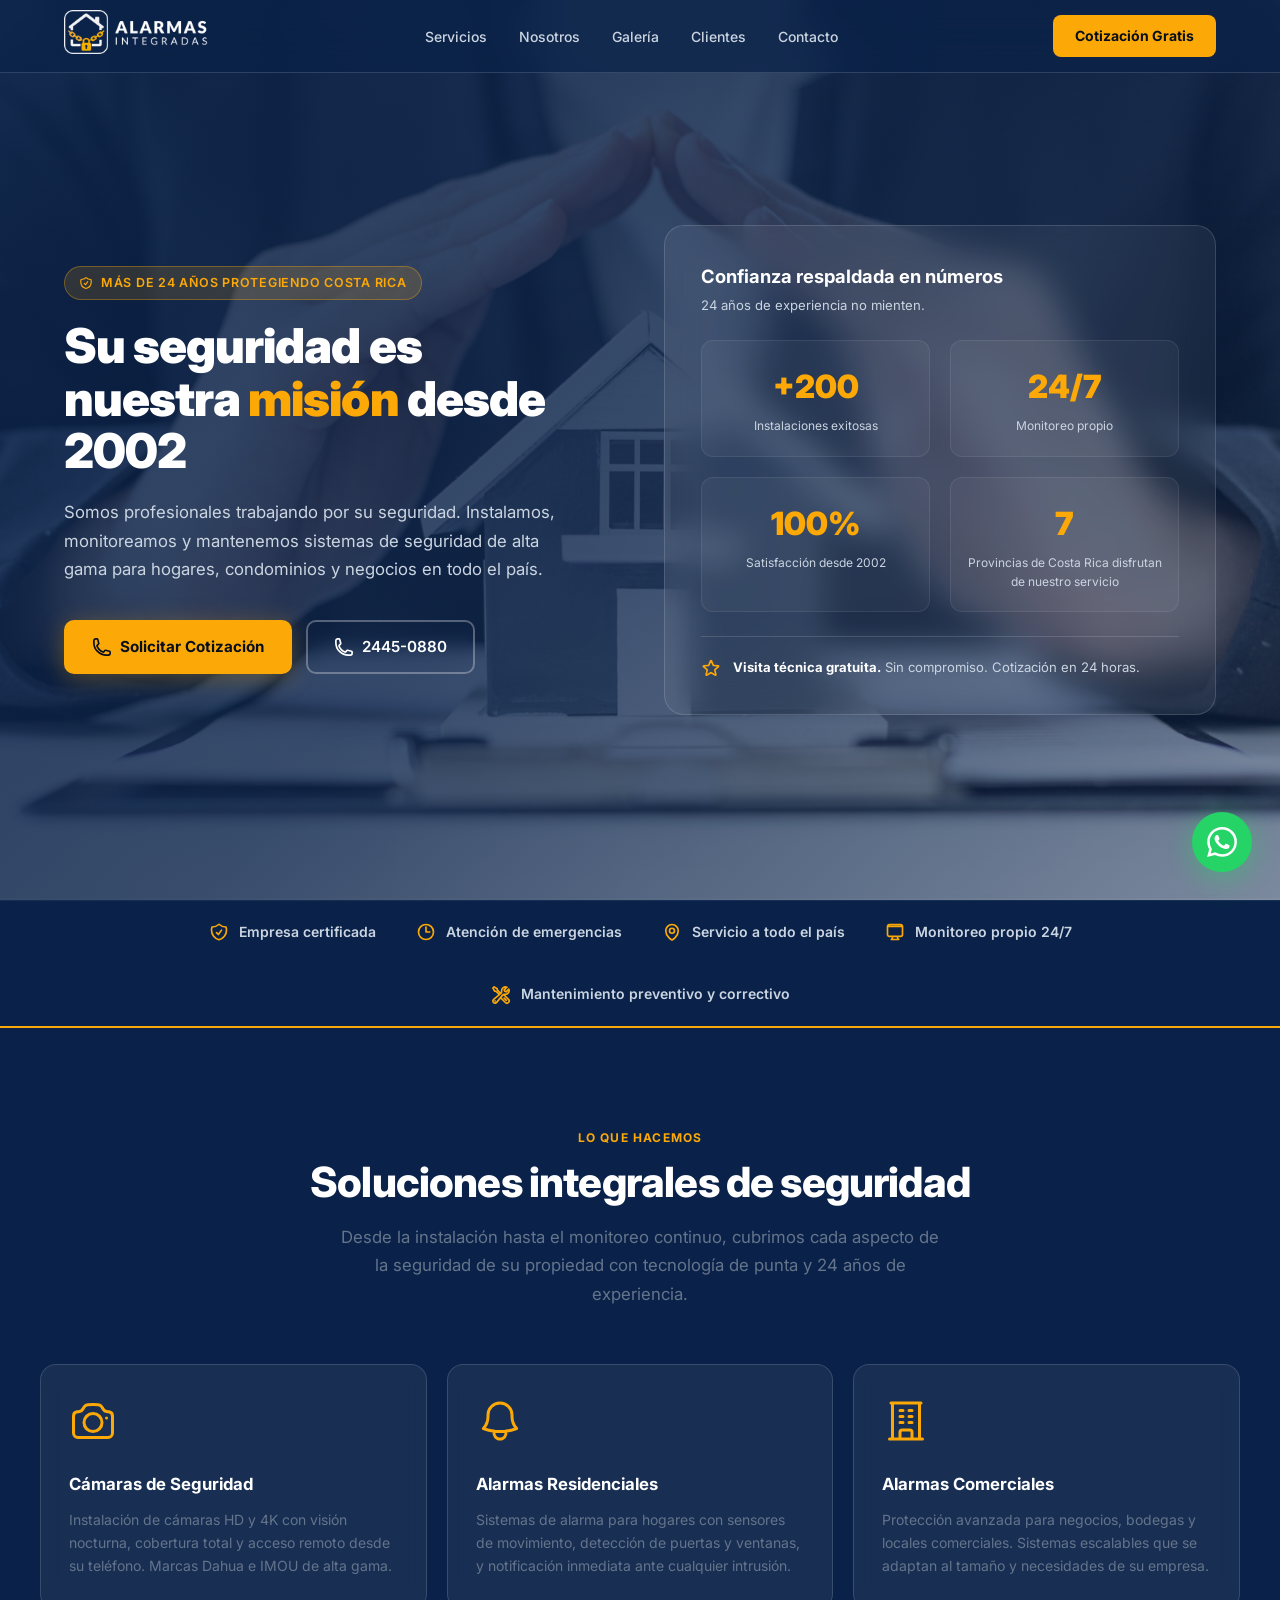
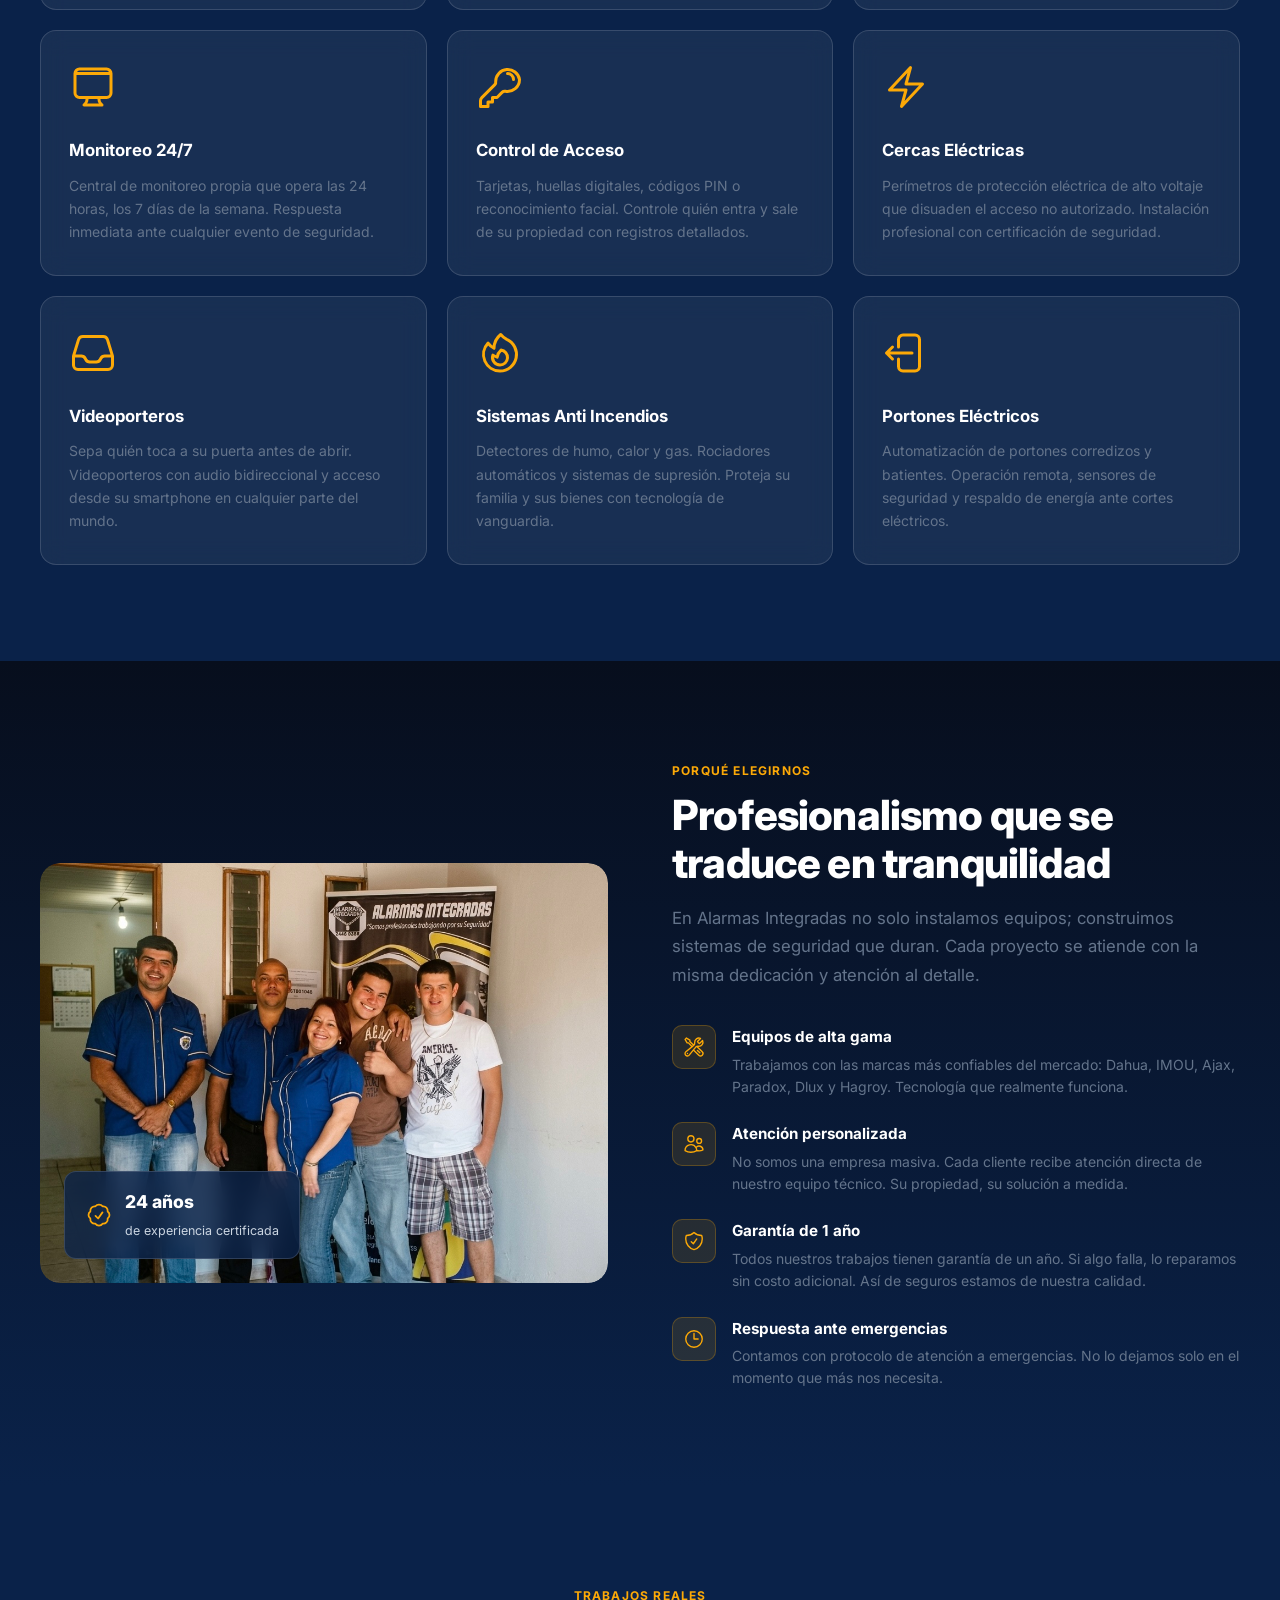
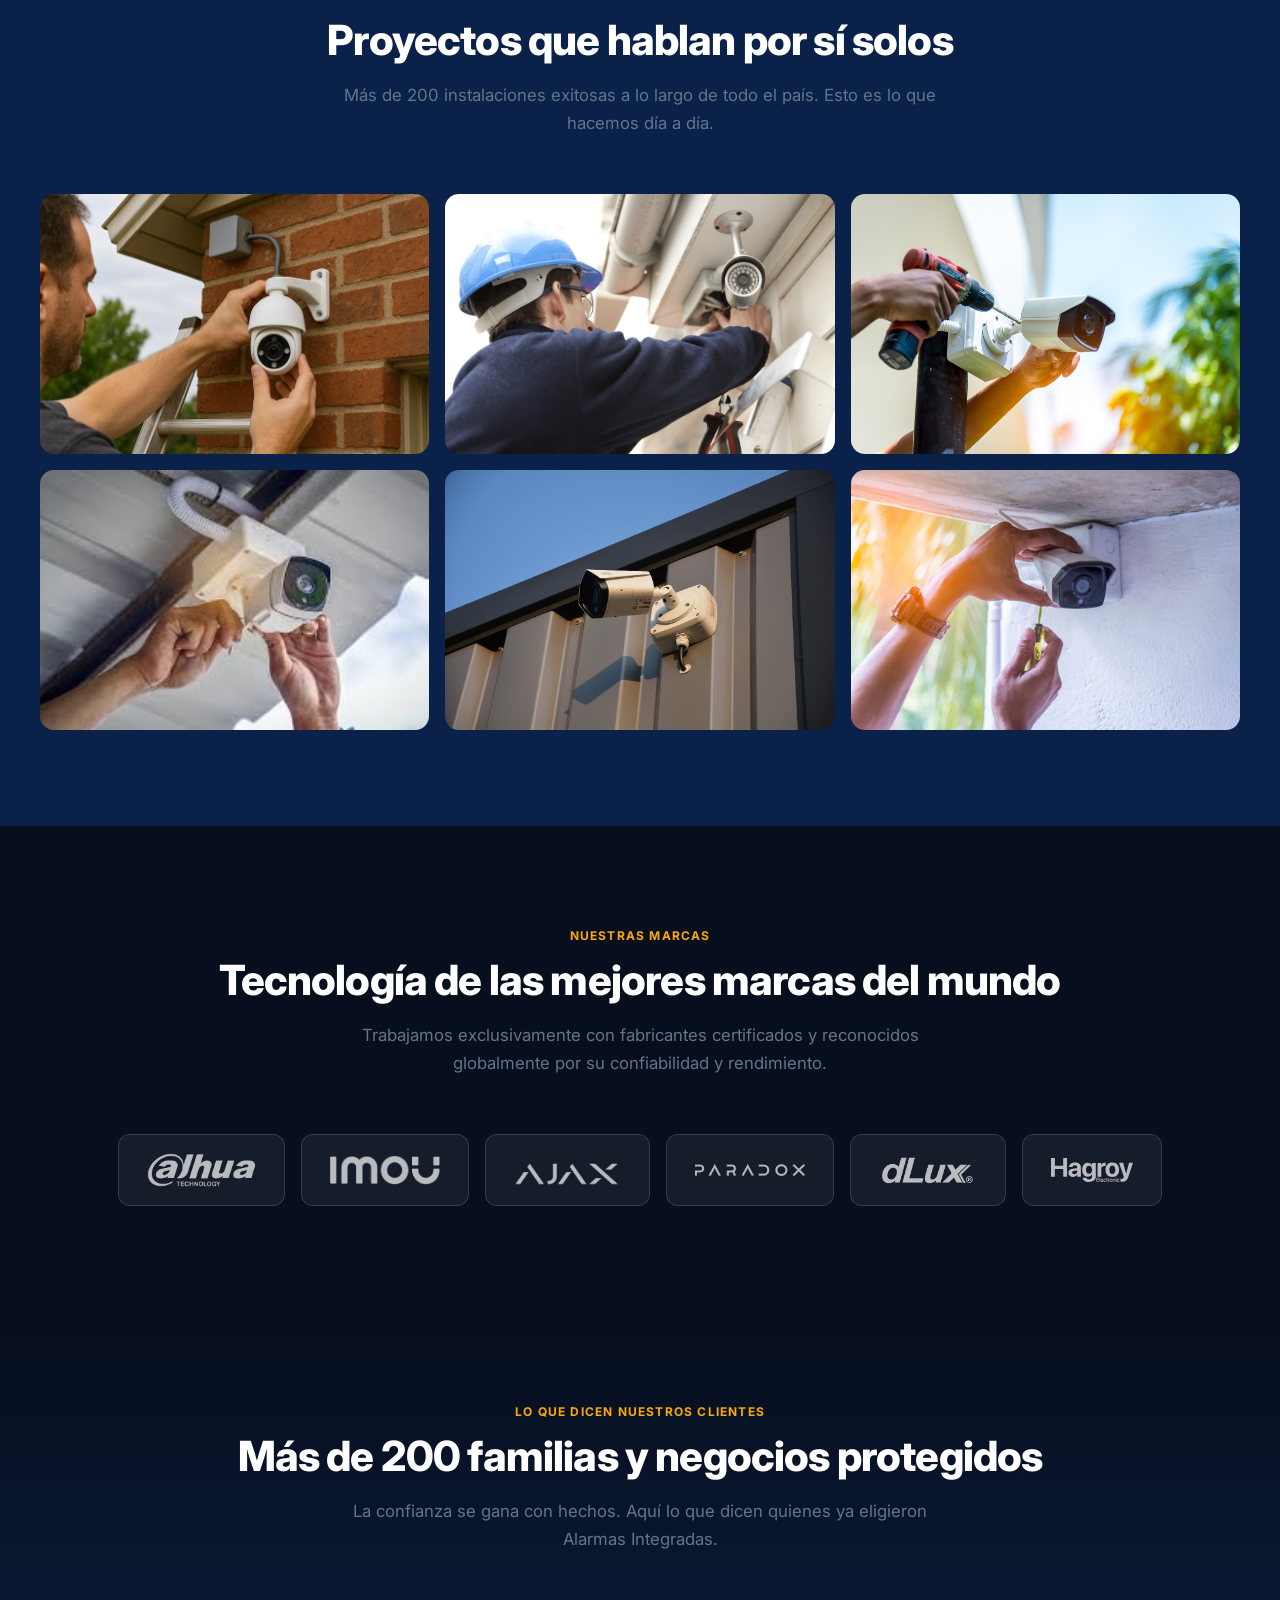
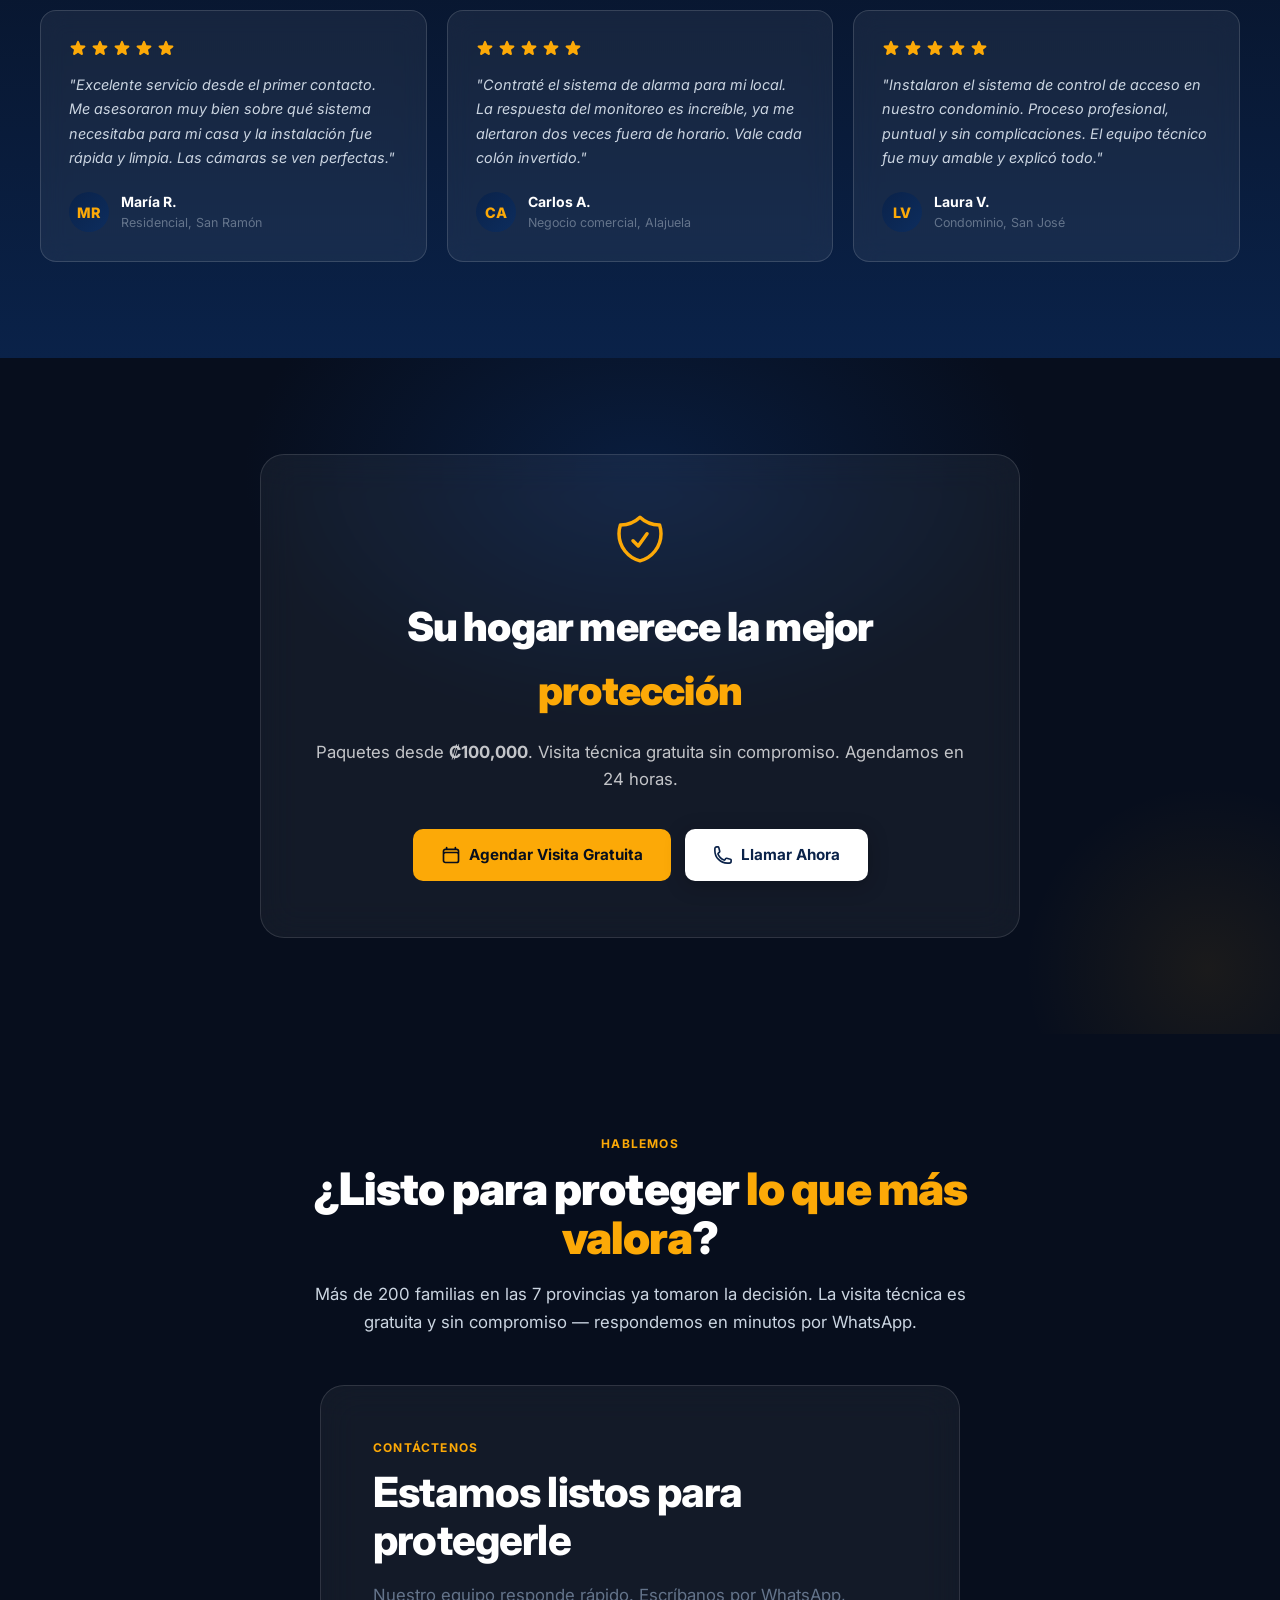
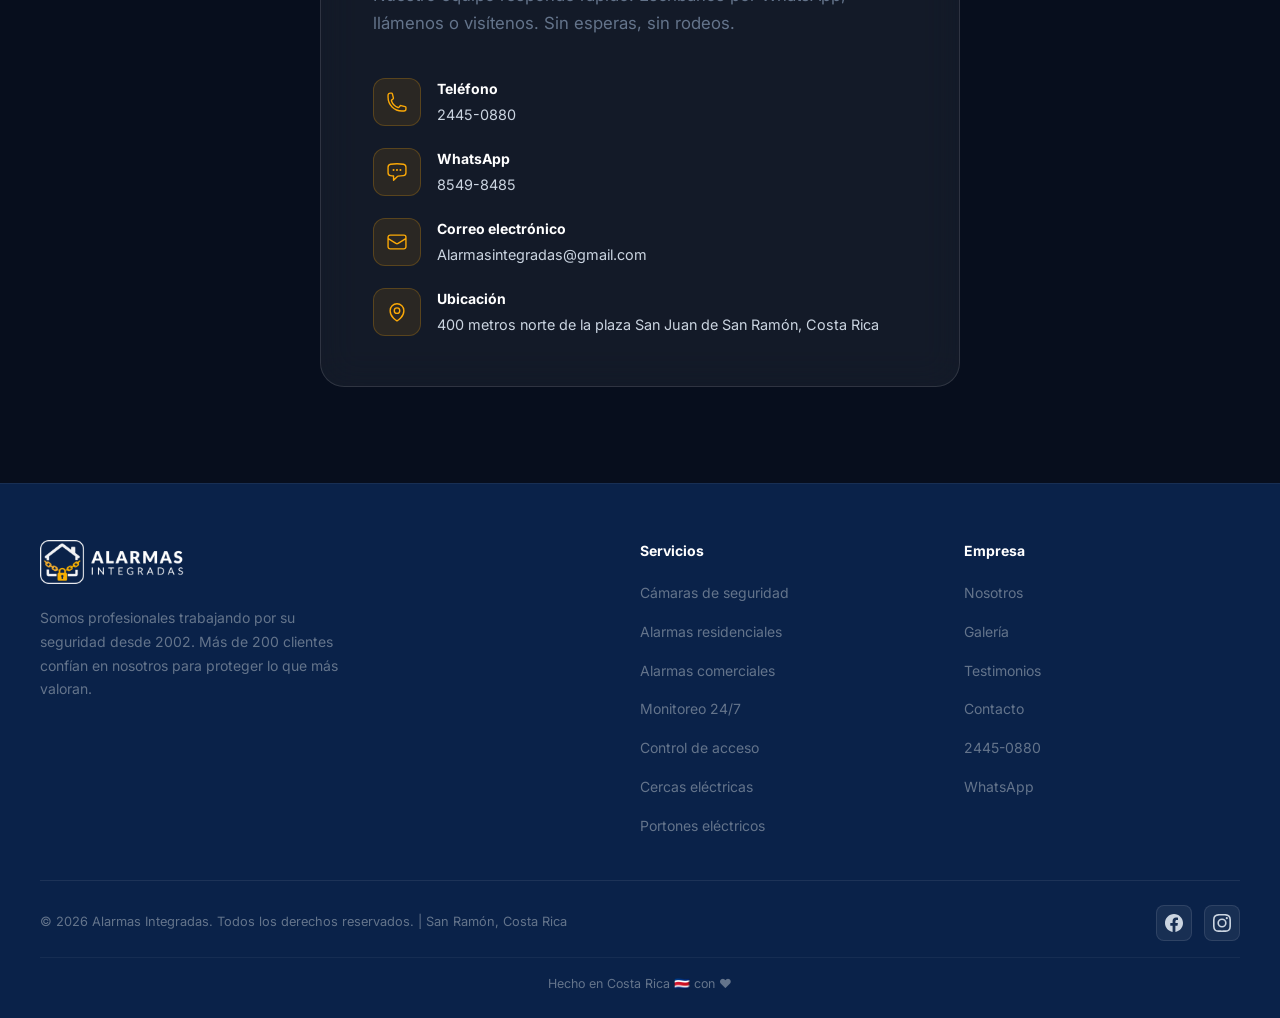
==== index.html @ e2c79aba "New changes from desktop (Jonathan Reyes 15JUN2026)" ====
<!DOCTYPE html>
<html lang="es">
<!--
  ============================================================
  index.html — Alarmas Integradas
  Landing page corporativa para captación de clientes.
  Estilo: Corporate Modern + Glassmorphism
  Última actualización: 2026

  Estructura de secciones:
    1. <head>      — Meta SEO, Open Graph, fuentes, estilos
    2. <nav>       — Navbar fija con glassmorphism y menú mobile
    3. #inicio     — Hero con Ken Burns, copy y tarjeta de stats
    4. .trust-bar  — Banda de señales de confianza
    5. #servicios  — Grid de tarjetas de servicios (acordeón en mobile)
    6. #nosotros   — Por qué elegirnos: imagen + lista de ventajas
    7. #galeria    — Galería de proyectos reales
    8. #marcas     — Logos de marcas aliadas
    9. #testimonios— Testimonio de clientes
   10. .cta-band   — Llamado a la acción con glassmorphism
   11. #contacto   — Datos de contacto (WhatsApp, teléfono, email)
   12. <footer>    — Logo, links, redes sociales, copyright
   13. .wa-float   — Botón flotante de WhatsApp
  ============================================================
-->
<head>
  <!-- ── Codificación y viewport responsivo ── -->
  <meta charset="UTF-8" />
  <meta name="viewport" content="width=device-width, initial-scale=1.0" />

  <!-- ── SEO básico ── -->
  <title>Alarmas Integradas | Seguridad Profesional en Costa Rica</title>
  <meta name="description" content="Alarmas Integradas — 24 años protegiendo hogares y negocios en Costa Rica. Cámaras de seguridad, alarmas, monitoreo 24/7, cercas eléctricas y portones eléctricos. Cotización sin compromiso." />
  <meta name="keywords" content="alarmas, cámaras de seguridad, monitoreo 24/7, cercas eléctricas, portones eléctricos, control de acceso, Costa Rica, San Ramón, seguridad residencial, seguridad comercial" />
  <meta name="robots" content="index, follow" />

  <!-- ── Open Graph (previsualización en redes sociales) ── -->
  <meta property="og:title"       content="Alarmas Integradas | Seguridad Profesional en Costa Rica" />
  <meta property="og:description" content="24 años protegiendo lo que más valoras. Instalación de cámaras, alarmas, monitoreo propio 24/7 y más. Visita técnica gratuita." />
  <meta property="og:type"        content="website" />
  <meta property="og:image"       content="assets/images/marca/isotipo.png" />

  <!-- ── Favicon ── -->
  <link rel="icon" type="image/png" href="assets/images/marca/favicon.png" />

  <!-- ── Google Fonts: Inter (weights 300–900) ── -->
  <link rel="preconnect" href="https://fonts.googleapis.com" />
  <link rel="preconnect" href="https://fonts.gstatic.com" crossorigin />
  <link href="https://fonts.googleapis.com/css2?family=Inter:wght@300;400;500;600;700;800;900&display=swap" rel="stylesheet" />

  <!-- ── Hoja de estilos principal ── -->
  <link rel="stylesheet" href="styles.css" />
</head>
<body>

<!-- ============================================================
  NAVBAR
  Barra de navegación fija con glassmorphism.
  - .nav-links y .nav-cta se ocultan en mobile (≤768px)
  - #hamburger activa el menú desplegable #mobile-menu
  - JS cierra el menú al hacer clic en un link o al hacer scroll
  ============================================================ -->
<nav class="navbar" id="navbar">
  <div class="nav-inner">

    <!-- Logo que actúa como enlace al inicio -->
    <a class="nav-logo" href="#inicio">
      <img src="assets/images/marca/logo-horizontal.png" alt="Alarmas Integradas" />
    </a>

    <!-- Links de navegación (desktop) -->
    <ul class="nav-links">
      <li><a href="#servicios">Servicios</a></li>
      <li><a href="#nosotros">Nosotros</a></li>
      <li><a href="#galeria">Galería</a></li>
      <li><a href="#testimonios">Clientes</a></li>
      <li><a href="#contacto">Contacto</a></li>
    </ul>

    <!-- Botón CTA principal en la navbar -->
    <a class="nav-cta"
       href="https://wa.me/50685498485?text=Hola,%20me%20interesa%20una%20cotizaci%C3%B3n"
       target="_blank">
      Cotización Gratis
    </a>

    <!-- Botón hamburger (visible solo en mobile) -->
    <button class="hamburger" id="hamburger" aria-label="Menú">
      <span></span>
      <span></span>
      <span></span>
    </button>
  </div>

  <!-- Menú desplegable mobile (.open lo hace visible) -->
  <div class="mobile-menu" id="mobile-menu">
    <a href="#servicios"  class="mobile-link">Servicios</a>
    <a href="#nosotros"   class="mobile-link">Nosotros</a>
    <a href="#galeria"    class="mobile-link">Galería</a>
    <a href="#testimonios"class="mobile-link">Clientes</a>
    <a href="#contacto"   class="mobile-link">Contacto</a>
    <a class="nav-cta"
       href="https://wa.me/50685498485?text=Hola,%20me%20interesa%20una%20cotizaci%C3%B3n"
       target="_blank">
      Cotización Gratis
    </a>
  </div>
</nav>


<!-- ============================================================
  HERO — #inicio
  Sección a pantalla completa con:
  - Fondo fotográfico con efecto Ken Burns (JS agrega .loaded)
  - Overlay de gradiente navy para legibilidad
  - Copy: badge + H1 + subtítulo + botones CTA
  - Tarjeta glassmorphism de estadísticas (oculta en mobile)
  ============================================================ -->
<section class="hero" id="inicio">

  <!-- Capa de fondo fotográfico (Ken Burns activado por JS) -->
  <div class="hero-bg" id="hero-bg"></div>

  <!-- Overlay de gradiente navy para contraste del texto -->
  <div class="hero-overlay"></div>

  <div class="hero-content">

    <!-- ── Columna izquierda: Copy principal ── -->
    <div>
      <!-- Badge de credibilidad -->
      <div class="hero-badge">
        <!-- Ícono: ShieldCheck de Heroicons -->
        <svg xmlns="http://www.w3.org/2000/svg" fill="none" viewBox="0 0 24 24" stroke-width="2" stroke="currentColor">
          <path stroke-linecap="round" stroke-linejoin="round" d="M9 12.75 11.25 15 15 9.75m-3-7.036A11.959 11.959 0 0 1 3.598 6 11.99 11.99 0 0 0 3 9.749c0 5.592 3.824 10.29 9 11.623 5.176-1.332 9-6.03 9-11.622 0-1.31-.21-2.571-.598-3.751h-.152c-3.196 0-6.1-1.248-8.25-3.285Z" />
        </svg>
        Más de 24 años protegiendo Costa Rica
      </div>

      <!-- H1: único en la página, máximo impacto SEO y visual -->
      <h1 class="hero-title">
        Su seguridad es<br />nuestra <span>misión</span> desde 2002
      </h1>

      <!-- Subtítulo descriptivo -->
      <p class="hero-sub">
        Somos profesionales trabajando por su seguridad. Instalamos, monitoreamos y mantenemos
        sistemas de seguridad de alta gama para hogares, condominios y negocios en todo el país.
      </p>

      <!-- Botones de llamado a la acción -->
      <div class="hero-actions">
        <!-- CTA principal: WhatsApp -->
        <a class="btn-primary"
           href="https://wa.me/50685498485?text=Hola,%20me%20interesa%20una%20cotizaci%C3%B3n"
           target="_blank">
          <!-- Ícono: Phone de Heroicons -->
          <svg xmlns="http://www.w3.org/2000/svg" fill="none" viewBox="0 0 24 24" stroke-width="2" stroke="currentColor">
            <path stroke-linecap="round" stroke-linejoin="round" d="M2.25 6.75c0 8.284 6.716 15 15 15h2.25a2.25 2.25 0 0 0 2.25-2.25v-1.372c0-.516-.351-.966-.852-1.091l-4.423-1.106c-.44-.11-.902.055-1.173.417l-.97 1.293c-.282.376-.769.542-1.21.38a12.035 12.035 0 0 1-7.143-7.143c-.162-.441.004-.928.38-1.21l1.293-.97c.363-.271.527-.734.417-1.173L6.963 3.102a1.125 1.125 0 0 0-1.091-.852H4.5A2.25 2.25 0 0 0 2.25 4.5v2.25Z" />
          </svg>
          Solicitar Cotización
        </a>

        <!-- CTA secundario: llamada directa -->
        <a class="btn-outline" href="tel:24450880">
          <svg xmlns="http://www.w3.org/2000/svg" fill="none" viewBox="0 0 24 24" stroke-width="2" stroke="currentColor">
            <path stroke-linecap="round" stroke-linejoin="round" d="M2.25 6.75c0 8.284 6.716 15 15 15h2.25a2.25 2.25 0 0 0 2.25-2.25v-1.372c0-.516-.351-.966-.852-1.091l-4.423-1.106c-.44-.11-.902.055-1.173.417l-.97 1.293c-.282.376-.769.542-1.21.38a12.035 12.035 0 0 1-7.143-7.143c-.162-.441.004-.928.38-1.21l1.293-.97c.363-.271.527-.734.417-1.173L6.963 3.102a1.125 1.125 0 0 0-1.091-.852H4.5A2.25 2.25 0 0 0 2.25 4.5v2.25Z" />
          </svg>
          2445-0880
        </a>
      </div>
    </div>

    <!-- ── Columna derecha: Tarjeta de estadísticas (oculta en mobile) ── -->
    <div class="hero-card fade-in">
      <div class="hero-card-title">Confianza respaldada en números</div>
      <div class="hero-card-sub">24 años de experiencia no mienten.</div>

      <!-- Grid 2x2 de métricas clave -->
      <div class="hero-stats">
        <div class="hero-stat-item">
          <span class="hero-stat-num">+200</span>
          <span class="hero-stat-label">Instalaciones exitosas</span>
        </div>
        <div class="hero-stat-item">
          <span class="hero-stat-num">24/7</span>
          <span class="hero-stat-label">Monitoreo propio</span>
        </div>
        <div class="hero-stat-item">
          <span class="hero-stat-num">100%</span>
          <span class="hero-stat-label">Satisfacción desde 2002</span>
        </div>
        <div class="hero-stat-item">
          <span class="hero-stat-num">7</span>
          <span class="hero-stat-label">Provincias de Costa Rica disfrutan de nuestro servicio</span>
        </div>
      </div>

      <!-- Pie de la tarjeta: refuerzo de confianza -->
      <div class="hero-card-cta">
        <!-- Ícono: Star de Heroicons -->
        <svg xmlns="http://www.w3.org/2000/svg" fill="none" viewBox="0 0 24 24" stroke-width="2" stroke="currentColor">
          <path stroke-linecap="round" stroke-linejoin="round" d="M11.48 3.499a.562.562 0 0 1 1.04 0l2.125 5.111a.563.563 0 0 0 .475.345l5.518.442c.499.04.701.663.321.988l-4.204 3.602a.563.563 0 0 0-.182.557l1.285 5.385a.562.562 0 0 1-.84.61l-4.725-2.885a.562.562 0 0 0-.586 0L6.982 20.54a.562.562 0 0 1-.84-.61l1.285-5.386a.562.562 0 0 0-.182-.557l-4.204-3.602a.562.562 0 0 1 .321-.988l5.518-.442a.563.563 0 0 0 .475-.345L11.48 3.5Z" />
        </svg>
        <p><strong>Visita técnica gratuita.</strong> Sin compromiso. Cotización en 24 horas.</p>
      </div>
    </div>

  </div>
</section>


<!-- ============================================================
  TRUST BAR
  Banda horizontal de señales de confianza entre el hero y servicios.
  Cada .trust-item combina un ícono Heroicons en amarillo + texto corto.
  ============================================================ -->
<div class="trust-bar">
  <div class="trust-bar-inner">

    <!-- Señal: empresa certificada -->
    <div class="trust-item">
      <svg xmlns="http://www.w3.org/2000/svg" fill="none" viewBox="0 0 24 24" stroke-width="2" stroke="currentColor">
        <path stroke-linecap="round" stroke-linejoin="round" d="M9 12.75 11.25 15 15 9.75m-3-7.036A11.959 11.959 0 0 1 3.598 6 11.99 11.99 0 0 0 3 9.749c0 5.592 3.824 10.29 9 11.623 5.176-1.332 9-6.03 9-11.622 0-1.31-.21-2.571-.598-3.751h-.152c-3.196 0-6.1-1.248-8.25-3.285Z" />
      </svg>
      Empresa certificada
    </div>

    <!-- Señal: atención de emergencias -->
    <div class="trust-item">
      <svg xmlns="http://www.w3.org/2000/svg" fill="none" viewBox="0 0 24 24" stroke-width="2" stroke="currentColor">
        <path stroke-linecap="round" stroke-linejoin="round" d="M12 6v6h4.5m4.5 0a9 9 0 1 1-18 0 9 9 0 0 1 18 0Z" />
      </svg>
      Atención de emergencias
    </div>

    <!-- Señal: cobertura nacional -->
    <div class="trust-item">
      <svg xmlns="http://www.w3.org/2000/svg" fill="none" viewBox="0 0 24 24" stroke-width="2" stroke="currentColor">
        <path stroke-linecap="round" stroke-linejoin="round" d="M15 10.5a3 3 0 1 1-6 0 3 3 0 0 1 6 0Z" />
        <path stroke-linecap="round" stroke-linejoin="round" d="M19.5 10.5c0 7.142-7.5 11.25-7.5 11.25S4.5 17.642 4.5 10.5a7.5 7.5 0 1 1 15 0Z" />
      </svg>
      Servicio a todo el país
    </div>

    <!-- Señal: monitoreo propio 24/7 -->
    <div class="trust-item">
      <svg xmlns="http://www.w3.org/2000/svg" fill="none" viewBox="0 0 24 24" stroke-width="2" stroke="currentColor">
        <path stroke-linecap="round" stroke-linejoin="round" d="M9 17.25v1.007a3 3 0 0 1-.879 2.122L7.5 21h9l-.621-.621A3 3 0 0 1 15 18.257V17.25m6-12V15a2.25 2.25 0 0 1-2.25 2.25H5.25A2.25 2.25 0 0 1 3 15V5.25m18 0A2.25 2.25 0 0 0 18.75 3H5.25A2.25 2.25 0 0 0 3 5.25m18 0H3" />
      </svg>
      Monitoreo propio 24/7
    </div>

    <!-- Señal: mantenimiento preventivo -->
    <div class="trust-item">
      <svg xmlns="http://www.w3.org/2000/svg" fill="none" viewBox="0 0 24 24" stroke-width="2" stroke="currentColor">
        <path stroke-linecap="round" stroke-linejoin="round" d="M11.42 15.17 17.25 21A2.652 2.652 0 0 0 21 17.25l-5.877-5.877M11.42 15.17l2.496-3.03c.317-.384.74-.626 1.208-.766M11.42 15.17l-4.655 5.653a2.548 2.548 0 1 1-3.586-3.586l6.837-5.63m5.108-.233c.55-.164 1.163-.188 1.743-.14a4.5 4.5 0 0 0 4.486-6.336l-3.276 3.277a3.004 3.004 0 0 1-2.25-2.25l3.276-3.276a4.5 4.5 0 0 0-6.336 4.486c.091 1.076-.071 2.264-.904 2.95l-.102.085m-1.745 1.437L5.909 7.5H4.5L2.25 3.75l1.5-1.5L7.5 4.5v1.409l4.26 4.26m-1.745 1.437 1.745-1.437m6.615 8.206L15.75 15.75M4.867 19.125h.008v.008h-.008v-.008Z" />
      </svg>
      Mantenimiento preventivo y correctivo
    </div>

  </div>
</div>


<!-- ============================================================
  SERVICIOS — #servicios
  Grid de 9 tarjetas glassmorphism, una por servicio.
  En mobile (≤768px) JS convierte cada tarjeta en acordeón:
  muestra ícono + título, la descripción se expande al tocar.
  ============================================================ -->
<section id="servicios">
  <div class="section-inner">

    <!-- Encabezado de la sección (centrado) -->
    <div class="section-header center fade-in">
      <span class="section-label">Lo que hacemos</span>
      <h2 class="section-title">Soluciones integrales de seguridad</h2>
      <p class="section-desc">Desde la instalación hasta el monitoreo continuo, cubrimos cada aspecto de la seguridad de su propiedad con tecnología de punta y 24 años de experiencia.</p>
    </div>

    <!-- Grid de tarjetas de servicios -->
    <div class="services-grid">

      <!-- Servicio 1: Cámaras de seguridad -->
      <div class="service-card fade-in">
        <svg class="service-icon" xmlns="http://www.w3.org/2000/svg" fill="none" viewBox="0 0 24 24" stroke-width="1.5" stroke="currentColor">
          <path stroke-linecap="round" stroke-linejoin="round" d="M6.827 6.175A2.31 2.31 0 0 1 5.186 7.23c-.38.054-.757.112-1.134.175C2.999 7.58 2.25 8.507 2.25 9.574V18a2.25 2.25 0 0 0 2.25 2.25h15A2.25 2.25 0 0 0 21.75 18V9.574c0-1.067-.75-1.994-1.802-2.169a47.865 47.865 0 0 0-1.134-.175 2.31 2.31 0 0 1-1.64-1.055l-.822-1.316a2.192 2.192 0 0 0-1.736-1.039 48.774 48.774 0 0 0-5.232 0 2.192 2.192 0 0 0-1.736 1.039l-.821 1.316Z" />
          <path stroke-linecap="round" stroke-linejoin="round" d="M16.5 12.75a4.5 4.5 0 1 1-9 0 4.5 4.5 0 0 1 9 0ZM18.75 10.5h.008v.008h-.008V10.5Z" />
        </svg>
        <div class="service-title">Cámaras de Seguridad</div>
        <p class="service-desc">Instalación de cámaras HD y 4K con visión nocturna, cobertura total y acceso remoto desde su teléfono. Marcas Dahua e IMOU de alta gama.</p>
      </div>

      <!-- Servicio 2: Alarmas residenciales -->
      <div class="service-card fade-in">
        <svg class="service-icon" xmlns="http://www.w3.org/2000/svg" fill="none" viewBox="0 0 24 24" stroke-width="1.5" stroke="currentColor">
          <path stroke-linecap="round" stroke-linejoin="round" d="M14.857 17.082a23.848 23.848 0 0 0 5.454-1.31A8.967 8.967 0 0 1 18 9.75V9A6 6 0 0 0 6 9v.75a8.967 8.967 0 0 1-2.312 6.022c1.733.64 3.56 1.085 5.455 1.31m5.714 0a24.255 24.255 0 0 1-5.714 0m5.714 0a3 3 0 1 1-5.714 0" />
        </svg>
        <div class="service-title">Alarmas Residenciales</div>
        <p class="service-desc">Sistemas de alarma para hogares con sensores de movimiento, detección de puertas y ventanas, y notificación inmediata ante cualquier intrusión.</p>
      </div>

      <!-- Servicio 3: Alarmas comerciales -->
      <div class="service-card fade-in">
        <svg class="service-icon" xmlns="http://www.w3.org/2000/svg" fill="none" viewBox="0 0 24 24" stroke-width="1.5" stroke="currentColor">
          <path stroke-linecap="round" stroke-linejoin="round" d="M3.75 21h16.5M4.5 3h15M5.25 3v18m13.5-18v18M9 6.75h1.5m-1.5 3h1.5m-1.5 3h1.5m3-6H15m-1.5 3H15m-1.5 3H15M9 21v-3.375c0-.621.504-1.125 1.125-1.125h3.75c.621 0 1.125.504 1.125 1.125V21" />
        </svg>
        <div class="service-title">Alarmas Comerciales</div>
        <p class="service-desc">Protección avanzada para negocios, bodegas y locales comerciales. Sistemas escalables que se adaptan al tamaño y necesidades de su empresa.</p>
      </div>

      <!-- Servicio 4: Monitoreo 24/7 -->
      <div class="service-card fade-in">
        <svg class="service-icon" xmlns="http://www.w3.org/2000/svg" fill="none" viewBox="0 0 24 24" stroke-width="1.5" stroke="currentColor">
          <path stroke-linecap="round" stroke-linejoin="round" d="M9 17.25v1.007a3 3 0 0 1-.879 2.122L7.5 21h9l-.621-.621A3 3 0 0 1 15 18.257V17.25m6-12V15a2.25 2.25 0 0 1-2.25 2.25H5.25A2.25 2.25 0 0 1 3 15V5.25m18 0A2.25 2.25 0 0 0 18.75 3H5.25A2.25 2.25 0 0 0 3 5.25m18 0H3" />
        </svg>
        <div class="service-title">Monitoreo 24/7</div>
        <p class="service-desc">Central de monitoreo propia que opera las 24 horas, los 7 días de la semana. Respuesta inmediata ante cualquier evento de seguridad.</p>
      </div>

      <!-- Servicio 5: Control de acceso -->
      <div class="service-card fade-in">
        <svg class="service-icon" xmlns="http://www.w3.org/2000/svg" fill="none" viewBox="0 0 24 24" stroke-width="1.5" stroke="currentColor">
          <path stroke-linecap="round" stroke-linejoin="round" d="M15.75 5.25a3 3 0 0 1 3 3m3 0a6 6 0 0 1-7.029 5.912c-.563-.097-1.159.026-1.563.43L10.5 17.25H8.25v2.25H6v2.25H2.25v-2.818c0-.597.237-1.17.659-1.591l6.499-6.499c.404-.404.527-1 .43-1.563A6 6 0 0 1 21.75 8.25Z" />
        </svg>
        <div class="service-title">Control de Acceso</div>
        <p class="service-desc">Tarjetas, huellas digitales, códigos PIN o reconocimiento facial. Controle quién entra y sale de su propiedad con registros detallados.</p>
      </div>

      <!-- Servicio 6: Cercas eléctricas -->
      <div class="service-card fade-in">
        <svg class="service-icon" xmlns="http://www.w3.org/2000/svg" fill="none" viewBox="0 0 24 24" stroke-width="1.5" stroke="currentColor">
          <path stroke-linecap="round" stroke-linejoin="round" d="M3.75 13.5l10.5-11.25L12 10.5h8.25L9.75 21.75 12 13.5H3.75z" />
        </svg>
        <div class="service-title">Cercas Eléctricas</div>
        <p class="service-desc">Perímetros de protección eléctrica de alto voltaje que disuaden el acceso no autorizado. Instalación profesional con certificación de seguridad.</p>
      </div>

      <!-- Servicio 7: Videoporteros -->
      <div class="service-card fade-in">
        <svg class="service-icon" xmlns="http://www.w3.org/2000/svg" fill="none" viewBox="0 0 24 24" stroke-width="1.5" stroke="currentColor">
          <path stroke-linecap="round" stroke-linejoin="round" d="M2.25 13.5h3.86a2.25 2.25 0 0 1 2.012 1.244l.256.512a2.25 2.25 0 0 0 2.013 1.244h3.218a2.25 2.25 0 0 0 2.013-1.244l.256-.512a2.25 2.25 0 0 1 2.013-1.244h3.859m-19.5.338V18a2.25 2.25 0 0 0 2.25 2.25h15A2.25 2.25 0 0 0 21.75 18v-4.162c0-.224-.034-.447-.1-.661L19.24 5.338a2.25 2.25 0 0 0-2.15-1.588H6.911a2.25 2.25 0 0 0-2.15 1.588L2.35 13.177a2.25 2.25 0 0 0-.1.661Z" />
        </svg>
        <div class="service-title">Videoporteros</div>
        <p class="service-desc">Sepa quién toca a su puerta antes de abrir. Videoporteros con audio bidireccional y acceso desde su smartphone en cualquier parte del mundo.</p>
      </div>

      <!-- Servicio 8: Sistemas anti incendios -->
      <div class="service-card fade-in">
        <svg class="service-icon" xmlns="http://www.w3.org/2000/svg" fill="none" viewBox="0 0 24 24" stroke-width="1.5" stroke="currentColor">
          <path stroke-linecap="round" stroke-linejoin="round" d="M15.362 5.214A8.252 8.252 0 0 1 12 21 8.25 8.25 0 0 1 6.038 7.047 8.287 8.287 0 0 0 9 9.601a8.983 8.983 0 0 1 3.361-6.867 8.21 8.21 0 0 0 3 2.48Z" />
          <path stroke-linecap="round" stroke-linejoin="round" d="M12 18a3.75 3.75 0 0 0 .495-7.468 5.99 5.99 0 0 0-1.925 3.547 5.975 5.975 0 0 1-2.133-1.001A3.75 3.75 0 0 0 12 18Z" />
        </svg>
        <div class="service-title">Sistemas Anti Incendios</div>
        <p class="service-desc">Detectores de humo, calor y gas. Rociadores automáticos y sistemas de supresión. Proteja su familia y sus bienes con tecnología de vanguardia.</p>
      </div>

      <!-- Servicio 9: Portones eléctricos -->
      <div class="service-card fade-in">
        <svg class="service-icon" xmlns="http://www.w3.org/2000/svg" fill="none" viewBox="0 0 24 24" stroke-width="1.5" stroke="currentColor">
          <path stroke-linecap="round" stroke-linejoin="round" d="M8.25 9V5.25A2.25 2.25 0 0 1 10.5 3h6a2.25 2.25 0 0 1 2.25 2.25v13.5A2.25 2.25 0 0 1 16.5 21h-6a2.25 2.25 0 0 1-2.25-2.25V15m-3 0-3-3m0 0 3-3m-3 3H15" />
        </svg>
        <div class="service-title">Portones Eléctricos</div>
        <p class="service-desc">Automatización de portones corredizos y batientes. Operación remota, sensores de seguridad y respaldo de energía ante cortes eléctricos.</p>
      </div>

    </div>
  </div>
</section>


<!-- ============================================================
  NOSOTROS — #nosotros
  Sección "Porqué elegirnos" con layout de dos columnas:
  - Izquierda: fotografía histórica con badge de años de experiencia
  - Derecha: sección label + H2 + descripción + lista de ventajas
  ============================================================ -->
<section id="nosotros">
  <div class="section-inner">
    <div class="why-grid">

      <!-- ── Columna izquierda: Imagen + badge ── -->
      <div class="fade-in">
        <div class="why-image-wrap">
          <img src="assets/images/fotografias/alarmas-integradas-foto-retro-1.png"
               alt="Fotografia primeros años Alarmas Integradas" />

          <!-- Badge glassmorphism superpuesto con los años de experiencia -->
          <div class="why-image-badge">
            <!-- Ícono: BadgeCheck de Heroicons -->
            <svg xmlns="http://www.w3.org/2000/svg" fill="none" viewBox="0 0 24 24" stroke-width="1.5" stroke="currentColor">
              <path stroke-linecap="round" stroke-linejoin="round" d="M9 12.75 11.25 15 15 9.75M21 12c0 1.268-.63 2.39-1.593 3.068a3.745 3.745 0 0 1-1.043 3.296 3.745 3.745 0 0 1-3.296 1.043A3.745 3.745 0 0 1 12 21c-1.268 0-2.39-.63-3.068-1.593a3.746 3.746 0 0 1-3.296-1.043 3.745 3.745 0 0 1-1.043-3.296A3.745 3.745 0 0 1 3 12c0-1.268.63-2.39 1.593-3.068a3.745 3.745 0 0 1 1.043-3.296 3.746 3.746 0 0 1 3.296-1.043A3.746 3.746 0 0 1 12 3c1.268 0 2.39.63 3.068 1.593a3.746 3.746 0 0 1 3.296 1.043 3.746 3.746 0 0 1 1.043 3.296A3.745 3.745 0 0 1 21 12Z" />
            </svg>
            <div class="why-image-badge-text">
              <strong>24 años</strong>
              <span>de experiencia certificada</span>
            </div>
          </div>
        </div>
      </div>

      <!-- ── Columna derecha: Copy + lista de ventajas ── -->
      <div class="fade-in">
        <span class="section-label">Porqué elegirnos</span>
        <h2 class="section-title">Profesionalismo que se traduce en tranquilidad</h2>
        <p class="section-desc" style="margin-bottom: 36px;">
          En Alarmas Integradas no solo instalamos equipos; construimos sistemas de seguridad que duran.
          Cada proyecto se atiende con la misma dedicación y atención al detalle.
        </p>

        <!-- Lista de cuatro ventajas competitivas -->
        <ul class="why-list">

          <!-- Ventaja 1: Equipos de alta gama -->
          <li class="why-item">
            <div class="why-icon">
              <svg xmlns="http://www.w3.org/2000/svg" fill="none" viewBox="0 0 24 24" stroke-width="1.5" stroke="currentColor">
                <path stroke-linecap="round" stroke-linejoin="round" d="M11.42 15.17 17.25 21A2.652 2.652 0 0 0 21 17.25l-5.877-5.877M11.42 15.17l2.496-3.03c.317-.384.74-.626 1.208-.766M11.42 15.17l-4.655 5.653a2.548 2.548 0 1 1-3.586-3.586l6.837-5.63m5.108-.233c.55-.164 1.163-.188 1.743-.14a4.5 4.5 0 0 0 4.486-6.336l-3.276 3.277a3.004 3.004 0 0 1-2.25-2.25l3.276-3.276a4.5 4.5 0 0 0-6.336 4.486c.091 1.076-.071 2.264-.904 2.95l-.102.085m-1.745 1.437L5.909 7.5H4.5L2.25 3.75l1.5-1.5L7.5 4.5v1.409l4.26 4.26m-1.745 1.437 1.745-1.437m6.615 8.206L15.75 15.75M4.867 19.125h.008v.008h-.008v-.008Z" />
              </svg>
            </div>
            <div class="why-item-text">
              <strong>Equipos de alta gama</strong>
              <p>Trabajamos con las marcas más confiables del mercado: Dahua, IMOU, Ajax, Paradox, Dlux y Hagroy. Tecnología que realmente funciona.</p>
            </div>
          </li>

          <!-- Ventaja 2: Atención personalizada -->
          <li class="why-item">
            <div class="why-icon">
              <svg xmlns="http://www.w3.org/2000/svg" fill="none" viewBox="0 0 24 24" stroke-width="1.5" stroke="currentColor">
                <path stroke-linecap="round" stroke-linejoin="round" d="M15 19.128a9.38 9.38 0 0 0 2.625.372 9.337 9.337 0 0 0 4.121-.952 4.125 4.125 0 0 0-7.533-2.493M15 19.128v-.003c0-1.113-.285-2.16-.786-3.07M15 19.128v.106A12.318 12.318 0 0 1 8.624 21c-2.331 0-4.512-.645-6.374-1.766l-.001-.109a6.375 6.375 0 0 1 11.964-3.07M12 6.375a3.375 3.375 0 1 1-6.75 0 3.375 3.375 0 0 1 6.75 0Zm8.25 2.25a2.625 2.625 0 1 1-5.25 0 2.625 2.625 0 0 1 5.25 0Z" />
              </svg>
            </div>
            <div class="why-item-text">
              <strong>Atención personalizada</strong>
              <p>No somos una empresa masiva. Cada cliente recibe atención directa de nuestro equipo técnico. Su propiedad, su solución a medida.</p>
            </div>
          </li>

          <!-- Ventaja 3: Garantía de 1 año -->
          <li class="why-item">
            <div class="why-icon">
              <svg xmlns="http://www.w3.org/2000/svg" fill="none" viewBox="0 0 24 24" stroke-width="1.5" stroke="currentColor">
                <path stroke-linecap="round" stroke-linejoin="round" d="M9 12.75 11.25 15 15 9.75m-3-7.036A11.959 11.959 0 0 1 3.598 6 11.99 11.99 0 0 0 3 9.749c0 5.592 3.824 10.29 9 11.623 5.176-1.332 9-6.03 9-11.622 0-1.31-.21-2.571-.598-3.751h-.152c-3.196 0-6.1-1.248-8.25-3.285Z" />
              </svg>
            </div>
            <div class="why-item-text">
              <strong>Garantía de 1 año</strong>
              <p>Todos nuestros trabajos tienen garantía de un año. Si algo falla, lo reparamos sin costo adicional. Así de seguros estamos de nuestra calidad.</p>
            </div>
          </li>

          <!-- Ventaja 4: Respuesta ante emergencias -->
          <li class="why-item">
            <div class="why-icon">
              <svg xmlns="http://www.w3.org/2000/svg" fill="none" viewBox="0 0 24 24" stroke-width="1.5" stroke="currentColor">
                <path stroke-linecap="round" stroke-linejoin="round" d="M12 6v6h4.5m4.5 0a9 9 0 1 1-18 0 9 9 0 0 1 18 0Z" />
              </svg>
            </div>
            <div class="why-item-text">
              <strong>Respuesta ante emergencias</strong>
              <p>Contamos con protocolo de atención a emergencias. No lo dejamos solo en el momento que más nos necesita.</p>
            </div>
          </li>

        </ul>
      </div>

    </div>
  </div>
</section>


<!-- ============================================================
  GALERÍA — #galeria
  Grid de fotografías reales de instalaciones y equipos.
  - La primera imagen (.tall) es más alta para dar variedad visual
  - Efecto hover: zoom + overlay de gradiente navy
  ============================================================ -->
<section id="galeria">
  <div class="section-inner">

    <div class="section-header center fade-in">
      <span class="section-label">Trabajos reales</span>
      <h2 class="section-title">Proyectos que hablan por sí solos</h2>
      <p class="section-desc">Más de 200 instalaciones exitosas a lo largo de todo el país. Esto es lo que hacemos día a día.</p>
    </div>

    <div class="gallery-grid">

      <!-- Instalación 1 -->
      <div class="gallery-item fade-in">
        <img src="assets/images/instalaciones/instalacion-1.png"
             alt="Instalación profesional de sistema de seguridad" loading="lazy" />
        <div class="gallery-overlay"></div>
      </div>

      <!-- Instalación 2 -->
      <div class="gallery-item fade-in">
        <img src="assets/images/instalaciones/instalacion-2.png"
             alt="Sistema de cámaras instalado por Alarmas Integradas" loading="lazy" />
        <div class="gallery-overlay"></div>
      </div>

      <!-- Instalación 3 -->
      <div class="gallery-item fade-in">
        <img src="assets/images/instalaciones/instalacion-3.jpg"
             alt="Proyecto de videovigilancia residencial" loading="lazy" />
        <div class="gallery-overlay"></div>
      </div>

      <!-- Instalación 4 -->
      <div class="gallery-item fade-in">
        <img src="assets/images/instalaciones/instalacion-4.jpeg"
             alt="Instalación de alarma y control de acceso" loading="lazy" />
        <div class="gallery-overlay"></div>
      </div>

      <!-- Instalación 5 -->
      <div class="gallery-item fade-in">
        <img src="assets/images/instalaciones/instalacion-5.jpg"
             alt="Sistema de seguridad integrado en propiedad" loading="lazy" />
        <div class="gallery-overlay"></div>
      </div>

      <!-- Instalación 6 -->
      <div class="gallery-item fade-in">
        <img src="assets/images/instalaciones/instalacion-6.jpg"
             alt="Cámaras y sensores instalados por técnicos certificados" loading="lazy" />
        <div class="gallery-overlay"></div>
      </div>

    </div>
  </div>
</section>


<!-- ============================================================
  MARCAS — #marcas
  Logos de las marcas de tecnología que distribuye e instala
  Alarmas Integradas. Los logos se muestran en blanco sobre
  fondo oscuro con glassmorphism. Hover: borde amarillo + plena opacidad.
  ============================================================ -->
<section id="marcas">
  <div class="section-inner">

    <div class="section-header center fade-in">
      <span class="section-label">Nuestras marcas</span>
      <h2 class="section-title">Tecnología de las mejores marcas del mundo</h2>
      <p class="section-desc">Trabajamos exclusivamente con fabricantes certificados y reconocidos globalmente por su confiabilidad y rendimiento.</p>
    </div>

    <!-- Fila de logos de marcas aliadas -->
    <div class="brands-row fade-in">
      <div class="brand-pill"><img src="assets/images/logos-empresas/Dahua_Technology_logo.png" alt="Dahua Technology" /></div>
      <div class="brand-pill"><img src="assets/images/logos-empresas/imou-logo.png"             alt="IMOU" /></div>
      <div class="brand-pill"><img src="assets/images/logos-empresas/Ajax system logo.webp"     alt="Ajax Systems" /></div>
      <div class="brand-pill"><img src="assets/images/logos-empresas/Paradox-Logo.png"          alt="Paradox" /></div>
      <div class="brand-pill"><img src="assets/images/logos-empresas/dLux-logo.png"             alt="dLux" /></div>
      <div class="brand-pill"><img src="assets/images/logos-empresas/logo-hagroy.svg"           alt="Hagroy" /></div>
    </div>

  </div>
</section>


<!-- ============================================================
  TESTIMONIOS — #testimonios
  Tres tarjetas glassmorphism con citas de clientes reales.
  Cada tarjeta: 5 estrellas + cita en cursiva + avatar con iniciales.
  ============================================================ -->
<section id="testimonios">
  <div class="section-inner">

    <div class="section-header center fade-in">
      <span class="section-label">Lo que dicen nuestros clientes</span>
      <h2 class="section-title">Más de 200 familias y negocios protegidos</h2>
      <p class="section-desc">La confianza se gana con hechos. Aquí lo que dicen quienes ya eligieron Alarmas Integradas.</p>
    </div>

    <div class="testimonials-grid">

      <!-- Testimonio 1: María R. — San Ramón -->
      <div class="testimonial-card fade-in">
        <!-- 5 estrellas rellenas (Heroicons solid) -->
        <div class="stars">
          <svg xmlns="http://www.w3.org/2000/svg" viewBox="0 0 24 24" fill="currentColor"><path fill-rule="evenodd" d="M10.788 3.21c.448-1.077 1.976-1.077 2.424 0l2.082 5.006 5.404.434c1.164.093 1.636 1.545.749 2.305l-4.117 3.527 1.257 5.273c.271 1.136-.964 2.033-1.96 1.425L12 18.354 7.373 21.18c-.996.608-2.231-.29-1.96-1.425l1.257-5.273-4.117-3.527c-.887-.76-.415-2.212.749-2.305l5.404-.434 2.082-5.005Z" clip-rule="evenodd" /></svg>
          <svg xmlns="http://www.w3.org/2000/svg" viewBox="0 0 24 24" fill="currentColor"><path fill-rule="evenodd" d="M10.788 3.21c.448-1.077 1.976-1.077 2.424 0l2.082 5.006 5.404.434c1.164.093 1.636 1.545.749 2.305l-4.117 3.527 1.257 5.273c.271 1.136-.964 2.033-1.96 1.425L12 18.354 7.373 21.18c-.996.608-2.231-.29-1.96-1.425l1.257-5.273-4.117-3.527c-.887-.76-.415-2.212.749-2.305l5.404-.434 2.082-5.005Z" clip-rule="evenodd" /></svg>
          <svg xmlns="http://www.w3.org/2000/svg" viewBox="0 0 24 24" fill="currentColor"><path fill-rule="evenodd" d="M10.788 3.21c.448-1.077 1.976-1.077 2.424 0l2.082 5.006 5.404.434c1.164.093 1.636 1.545.749 2.305l-4.117 3.527 1.257 5.273c.271 1.136-.964 2.033-1.96 1.425L12 18.354 7.373 21.18c-.996.608-2.231-.29-1.96-1.425l1.257-5.273-4.117-3.527c-.887-.76-.415-2.212.749-2.305l5.404-.434 2.082-5.005Z" clip-rule="evenodd" /></svg>
          <svg xmlns="http://www.w3.org/2000/svg" viewBox="0 0 24 24" fill="currentColor"><path fill-rule="evenodd" d="M10.788 3.21c.448-1.077 1.976-1.077 2.424 0l2.082 5.006 5.404.434c1.164.093 1.636 1.545.749 2.305l-4.117 3.527 1.257 5.273c.271 1.136-.964 2.033-1.96 1.425L12 18.354 7.373 21.18c-.996.608-2.231-.29-1.96-1.425l1.257-5.273-4.117-3.527c-.887-.76-.415-2.212.749-2.305l5.404-.434 2.082-5.005Z" clip-rule="evenodd" /></svg>
          <svg xmlns="http://www.w3.org/2000/svg" viewBox="0 0 24 24" fill="currentColor"><path fill-rule="evenodd" d="M10.788 3.21c.448-1.077 1.976-1.077 2.424 0l2.082 5.006 5.404.434c1.164.093 1.636 1.545.749 2.305l-4.117 3.527 1.257 5.273c.271 1.136-.964 2.033-1.96 1.425L12 18.354 7.373 21.18c-.996.608-2.231-.29-1.96-1.425l1.257-5.273-4.117-3.527c-.887-.76-.415-2.212.749-2.305l5.404-.434 2.082-5.005Z" clip-rule="evenodd" /></svg>
        </div>
        <p class="testimonial-text">"Excelente servicio desde el primer contacto. Me asesoraron muy bien sobre qué sistema necesitaba para mi casa y la instalación fue rápida y limpia. Las cámaras se ven perfectas."</p>
        <div class="testimonial-author">
          <div class="author-avatar">MR</div>
          <div>
            <div class="author-name">María R.</div>
            <div class="author-loc">Residencial, San Ramón</div>
          </div>
        </div>
      </div>

      <!-- Testimonio 2: Carlos A. — Alajuela -->
      <div class="testimonial-card fade-in">
        <div class="stars">
          <svg xmlns="http://www.w3.org/2000/svg" viewBox="0 0 24 24" fill="currentColor"><path fill-rule="evenodd" d="M10.788 3.21c.448-1.077 1.976-1.077 2.424 0l2.082 5.006 5.404.434c1.164.093 1.636 1.545.749 2.305l-4.117 3.527 1.257 5.273c.271 1.136-.964 2.033-1.96 1.425L12 18.354 7.373 21.18c-.996.608-2.231-.29-1.96-1.425l1.257-5.273-4.117-3.527c-.887-.76-.415-2.212.749-2.305l5.404-.434 2.082-5.005Z" clip-rule="evenodd" /></svg>
          <svg xmlns="http://www.w3.org/2000/svg" viewBox="0 0 24 24" fill="currentColor"><path fill-rule="evenodd" d="M10.788 3.21c.448-1.077 1.976-1.077 2.424 0l2.082 5.006 5.404.434c1.164.093 1.636 1.545.749 2.305l-4.117 3.527 1.257 5.273c.271 1.136-.964 2.033-1.96 1.425L12 18.354 7.373 21.18c-.996.608-2.231-.29-1.96-1.425l1.257-5.273-4.117-3.527c-.887-.76-.415-2.212.749-2.305l5.404-.434 2.082-5.005Z" clip-rule="evenodd" /></svg>
          <svg xmlns="http://www.w3.org/2000/svg" viewBox="0 0 24 24" fill="currentColor"><path fill-rule="evenodd" d="M10.788 3.21c.448-1.077 1.976-1.077 2.424 0l2.082 5.006 5.404.434c1.164.093 1.636 1.545.749 2.305l-4.117 3.527 1.257 5.273c.271 1.136-.964 2.033-1.96 1.425L12 18.354 7.373 21.18c-.996.608-2.231-.29-1.96-1.425l1.257-5.273-4.117-3.527c-.887-.76-.415-2.212.749-2.305l5.404-.434 2.082-5.005Z" clip-rule="evenodd" /></svg>
          <svg xmlns="http://www.w3.org/2000/svg" viewBox="0 0 24 24" fill="currentColor"><path fill-rule="evenodd" d="M10.788 3.21c.448-1.077 1.976-1.077 2.424 0l2.082 5.006 5.404.434c1.164.093 1.636 1.545.749 2.305l-4.117 3.527 1.257 5.273c.271 1.136-.964 2.033-1.96 1.425L12 18.354 7.373 21.18c-.996.608-2.231-.29-1.96-1.425l1.257-5.273-4.117-3.527c-.887-.76-.415-2.212.749-2.305l5.404-.434 2.082-5.005Z" clip-rule="evenodd" /></svg>
          <svg xmlns="http://www.w3.org/2000/svg" viewBox="0 0 24 24" fill="currentColor"><path fill-rule="evenodd" d="M10.788 3.21c.448-1.077 1.976-1.077 2.424 0l2.082 5.006 5.404.434c1.164.093 1.636 1.545.749 2.305l-4.117 3.527 1.257 5.273c.271 1.136-.964 2.033-1.96 1.425L12 18.354 7.373 21.18c-.996.608-2.231-.29-1.96-1.425l1.257-5.273-4.117-3.527c-.887-.76-.415-2.212.749-2.305l5.404-.434 2.082-5.005Z" clip-rule="evenodd" /></svg>
        </div>
        <p class="testimonial-text">"Contraté el sistema de alarma para mi local. La respuesta del monitoreo es increíble, ya me alertaron dos veces fuera de horario. Vale cada colón invertido."</p>
        <div class="testimonial-author">
          <div class="author-avatar">CA</div>
          <div>
            <div class="author-name">Carlos A.</div>
            <div class="author-loc">Negocio comercial, Alajuela</div>
          </div>
        </div>
      </div>

      <!-- Testimonio 3: Laura V. — San José -->
      <div class="testimonial-card fade-in">
        <div class="stars">
          <svg xmlns="http://www.w3.org/2000/svg" viewBox="0 0 24 24" fill="currentColor"><path fill-rule="evenodd" d="M10.788 3.21c.448-1.077 1.976-1.077 2.424 0l2.082 5.006 5.404.434c1.164.093 1.636 1.545.749 2.305l-4.117 3.527 1.257 5.273c.271 1.136-.964 2.033-1.96 1.425L12 18.354 7.373 21.18c-.996.608-2.231-.29-1.96-1.425l1.257-5.273-4.117-3.527c-.887-.76-.415-2.212.749-2.305l5.404-.434 2.082-5.005Z" clip-rule="evenodd" /></svg>
          <svg xmlns="http://www.w3.org/2000/svg" viewBox="0 0 24 24" fill="currentColor"><path fill-rule="evenodd" d="M10.788 3.21c.448-1.077 1.976-1.077 2.424 0l2.082 5.006 5.404.434c1.164.093 1.636 1.545.749 2.305l-4.117 3.527 1.257 5.273c.271 1.136-.964 2.033-1.96 1.425L12 18.354 7.373 21.18c-.996.608-2.231-.29-1.96-1.425l1.257-5.273-4.117-3.527c-.887-.76-.415-2.212.749-2.305l5.404-.434 2.082-5.005Z" clip-rule="evenodd" /></svg>
          <svg xmlns="http://www.w3.org/2000/svg" viewBox="0 0 24 24" fill="currentColor"><path fill-rule="evenodd" d="M10.788 3.21c.448-1.077 1.976-1.077 2.424 0l2.082 5.006 5.404.434c1.164.093 1.636 1.545.749 2.305l-4.117 3.527 1.257 5.273c.271 1.136-.964 2.033-1.96 1.425L12 18.354 7.373 21.18c-.996.608-2.231-.29-1.96-1.425l1.257-5.273-4.117-3.527c-.887-.76-.415-2.212.749-2.305l5.404-.434 2.082-5.005Z" clip-rule="evenodd" /></svg>
          <svg xmlns="http://www.w3.org/2000/svg" viewBox="0 0 24 24" fill="currentColor"><path fill-rule="evenodd" d="M10.788 3.21c.448-1.077 1.976-1.077 2.424 0l2.082 5.006 5.404.434c1.164.093 1.636 1.545.749 2.305l-4.117 3.527 1.257 5.273c.271 1.136-.964 2.033-1.96 1.425L12 18.354 7.373 21.18c-.996.608-2.231-.29-1.96-1.425l1.257-5.273-4.117-3.527c-.887-.76-.415-2.212.749-2.305l5.404-.434 2.082-5.005Z" clip-rule="evenodd" /></svg>
          <svg xmlns="http://www.w3.org/2000/svg" viewBox="0 0 24 24" fill="currentColor"><path fill-rule="evenodd" d="M10.788 3.21c.448-1.077 1.976-1.077 2.424 0l2.082 5.006 5.404.434c1.164.093 1.636 1.545.749 2.305l-4.117 3.527 1.257 5.273c.271 1.136-.964 2.033-1.96 1.425L12 18.354 7.373 21.18c-.996.608-2.231-.29-1.96-1.425l1.257-5.273-4.117-3.527c-.887-.76-.415-2.212.749-2.305l5.404-.434 2.082-5.005Z" clip-rule="evenodd" /></svg>
        </div>
        <p class="testimonial-text">"Instalaron el sistema de control de acceso en nuestro condominio. Proceso profesional, puntual y sin complicaciones. El equipo técnico fue muy amable y explicó todo."</p>
        <div class="testimonial-author">
          <div class="author-avatar">LV</div>
          <div>
            <div class="author-name">Laura V.</div>
            <div class="author-loc">Condominio, San José</div>
          </div>
        </div>
      </div>

    </div>
  </div>
</section>


<!-- ============================================================
  CTA BAND
  Llamado a la acción previo al contacto.
  Tarjeta glassmorphism centrada con resplandores decorativos
  (pseudo-elementos ::before navy y ::after amarillo).
  ============================================================ -->
<section class="cta-band">
  <div class="section-inner">
    <div class="cta-band-inner fade-in">

      <!-- Ícono decorativo grande: ShieldCheck -->
      <svg class="cta-icon" xmlns="http://www.w3.org/2000/svg" fill="none" viewBox="0 0 24 24" stroke-width="1.5" stroke="currentColor">
        <path stroke-linecap="round" stroke-linejoin="round" d="M9 12.75 11.25 15 15 9.75m-3-7.036A11.959 11.959 0 0 1 3.598 6 11.99 11.99 0 0 0 3 9.749c0 5.592 3.824 10.29 9 11.623 5.176-1.332 9-6.03 9-11.622 0-1.31-.21-2.571-.598-3.751h-.152c-3.196 0-6.1-1.248-8.25-3.285Z" />
      </svg>

      <!-- Título de cierre -->
      <h2>Su hogar merece la mejor <span>protección</span></h2>

      <!-- Información de precio y condiciones -->
      <p>Paquetes desde <strong>₡100,000</strong>. Visita técnica gratuita sin compromiso. Agendamos en 24 horas.</p>

      <!-- Botones de acción -->
      <div class="cta-actions">
        <!-- WhatsApp — agendar visita -->
        <a class="btn-yellow"
           href="https://wa.me/50685498485?text=Hola,%20quiero%20agendar%20una%20visita%20t%C3%A9cnica%20gratuita"
           target="_blank">
          <!-- Ícono: Calendar de Heroicons -->
          <svg xmlns="http://www.w3.org/2000/svg" fill="none" viewBox="0 0 24 24" stroke-width="2" stroke="currentColor">
            <path stroke-linecap="round" stroke-linejoin="round" d="M6.75 3v2.25M17.25 3v2.25M3 18.75V7.5a2.25 2.25 0 0 1 2.25-2.25h13.5A2.25 2.25 0 0 1 21 7.5v11.25m-18 0A2.25 2.25 0 0 0 5.25 21h13.5A2.25 2.25 0 0 0 21 18.75m-18 0v-7.5A2.25 2.25 0 0 1 5.25 9h13.5A2.25 2.25 0 0 1 21 11.25v7.5" />
          </svg>
          Agendar Visita Gratuita
        </a>

        <!-- Llamada directa -->
        <a class="btn-white" href="tel:24450880">
          <svg xmlns="http://www.w3.org/2000/svg" fill="none" viewBox="0 0 24 24" stroke-width="2" stroke="currentColor">
            <path stroke-linecap="round" stroke-linejoin="round" d="M2.25 6.75c0 8.284 6.716 15 15 15h2.25a2.25 2.25 0 0 0 2.25-2.25v-1.372c0-.516-.351-.966-.852-1.091l-4.423-1.106c-.44-.11-.902.055-1.173.417l-.97 1.293c-.282.376-.769.542-1.21.38a12.035 12.035 0 0 1-7.143-7.143c-.162-.441.004-.928.38-1.21l1.293-.97c.363-.271.527-.734.417-1.173L6.963 3.102a1.125 1.125 0 0 0-1.091-.852H4.5A2.25 2.25 0 0 0 2.25 4.5v2.25Z" />
          </svg>
          Llamar Ahora
        </a>
      </div>

    </div>
  </div>
</section>


<!-- ============================================================
  CONTACTO — #contacto
  Cierre de venta + datos de contacto en tarjeta glassmorphism.
  v1: sin formulario, impulsa contacto por WhatsApp y teléfono.
  ============================================================ -->
<section id="contacto">
  <div class="section-inner">

    <!-- Encabezado persuasivo de cierre de venta -->
    <div class="contact-cta-header fade-in">
      <span class="section-label">Hablemos</span>
      <h2 class="contact-cta-title">¿Listo para proteger <span>lo que más valora</span>?</h2>
      <p class="contact-cta-sub">
        Más de 200 familias en las 7 provincias ya tomaron la decisión.
        La visita técnica es gratuita y sin compromiso — respondemos en minutos por WhatsApp.
      </p>
    </div>

    <!-- Tarjeta glassmorphism con datos de contacto -->
    <div class="contact-grid">
      <div class="fade-in">
        <span class="section-label">Contáctenos</span>
        <h2 class="section-title">Estamos listos para protegerle</h2>
        <p class="section-desc" style="margin-bottom: 40px;">
          Nuestro equipo responde rápido. Escríbanos por WhatsApp, llámenos o visítenos.
          Sin esperas, sin rodeos.
        </p>

        <!-- Lista de datos de contacto -->
        <div class="contact-info">

          <!-- Teléfono fijo -->
          <div class="contact-item">
            <div class="contact-icon">
              <svg xmlns="http://www.w3.org/2000/svg" fill="none" viewBox="0 0 24 24" stroke-width="1.5" stroke="currentColor">
                <path stroke-linecap="round" stroke-linejoin="round" d="M2.25 6.75c0 8.284 6.716 15 15 15h2.25a2.25 2.25 0 0 0 2.25-2.25v-1.372c0-.516-.351-.966-.852-1.091l-4.423-1.106c-.44-.11-.902.055-1.173.417l-.97 1.293c-.282.376-.769.542-1.21.38a12.035 12.035 0 0 1-7.143-7.143c-.162-.441.004-.928.38-1.21l1.293-.97c.363-.271.527-.734.417-1.173L6.963 3.102a1.125 1.125 0 0 0-1.091-.852H4.5A2.25 2.25 0 0 0 2.25 4.5v2.25Z" />
              </svg>
            </div>
            <div class="contact-item-text">
              <strong>Teléfono</strong>
              <a href="tel:24450880">2445-0880</a>
            </div>
          </div>

          <!-- WhatsApp -->
          <div class="contact-item">
            <div class="contact-icon">
              <svg xmlns="http://www.w3.org/2000/svg" fill="none" viewBox="0 0 24 24" stroke-width="1.5" stroke="currentColor">
                <path stroke-linecap="round" stroke-linejoin="round" d="M8.625 9.75a.375.375 0 1 1-.75 0 .375.375 0 0 1 .75 0Zm0 0H8.25m4.125 0a.375.375 0 1 1-.75 0 .375.375 0 0 1 .75 0Zm0 0H12m4.125 0a.375.375 0 1 1-.75 0 .375.375 0 0 1 .75 0Zm0 0h-.375m-13.5 3.01c0 1.6 1.123 2.994 2.707 3.227 1.087.16 2.185.283 3.293.369V21l4.184-4.183a1.14 1.14 0 0 1 .778-.332 48.294 48.294 0 0 0 5.83-.498c1.585-.233 2.708-1.626 2.708-3.228V6.741c0-1.602-1.123-2.995-2.707-3.228A48.394 48.394 0 0 0 12 3c-2.392 0-4.744.175-7.043.513C3.373 3.746 2.25 5.14 2.25 6.741v6.018Z" />
              </svg>
            </div>
            <div class="contact-item-text">
              <strong>WhatsApp</strong>
              <a href="https://wa.me/50685498485" target="_blank">8549-8485</a>
            </div>
          </div>

          <!-- Correo electrónico -->
          <div class="contact-item">
            <div class="contact-icon">
              <svg xmlns="http://www.w3.org/2000/svg" fill="none" viewBox="0 0 24 24" stroke-width="1.5" stroke="currentColor">
                <path stroke-linecap="round" stroke-linejoin="round" d="M21.75 6.75v10.5a2.25 2.25 0 0 1-2.25 2.25h-15a2.25 2.25 0 0 1-2.25-2.25V6.75m19.5 0A2.25 2.25 0 0 0 19.5 4.5h-15a2.25 2.25 0 0 0-2.25 2.25m19.5 0v.243a2.25 2.25 0 0 1-1.07 1.916l-7.5 4.615a2.25 2.25 0 0 1-2.36 0L3.32 8.91a2.25 2.25 0 0 1-1.07-1.916V6.75" />
              </svg>
            </div>
            <div class="contact-item-text">
              <strong>Correo electrónico</strong>
              <a href="mailto:Alarmasintegradas@gmail.com">Alarmasintegradas@gmail.com</a>
            </div>
          </div>

          <!-- Ubicación física -->
          <div class="contact-item">
            <div class="contact-icon">
              <svg xmlns="http://www.w3.org/2000/svg" fill="none" viewBox="0 0 24 24" stroke-width="1.5" stroke="currentColor">
                <path stroke-linecap="round" stroke-linejoin="round" d="M15 10.5a3 3 0 1 1-6 0 3 3 0 0 1 6 0Z" />
                <path stroke-linecap="round" stroke-linejoin="round" d="M19.5 10.5c0 7.142-7.5 11.25-7.5 11.25S4.5 17.642 4.5 10.5a7.5 7.5 0 1 1 15 0Z" />
              </svg>
            </div>
            <div class="contact-item-text">
              <strong>Ubicación</strong>
              <span>400 metros norte de la plaza San Juan de San Ramón, Costa Rica</span>
            </div>
          </div>

        </div>
      </div>
    </div>

  </div>
</section>


<!-- ============================================================
  FOOTER
  Tres columnas: Marca | Servicios | Empresa
  Footer-bottom: copyright + redes sociales
  "Hecho en Costa Rica" separado con borde superior sutil.
  ============================================================ -->
<footer>
  <div class="footer-inner">

    <!-- Tres columnas superiores -->
    <div class="footer-top">

      <!-- Columna 1: Marca -->
      <div class="footer-brand">
        <img src="assets/images/marca/logo-horizontal.png" alt="Alarmas Integradas" />
        <p>Somos profesionales trabajando por su seguridad desde 2002. Más de 200 clientes confían en nosotros para proteger lo que más valoran.</p>
      </div>

      <!-- Columna 2: Servicios -->
      <div class="footer-col">
        <h4>Servicios</h4>
        <ul>
          <li><a href="#servicios">Cámaras de seguridad</a></li>
          <li><a href="#servicios">Alarmas residenciales</a></li>
          <li><a href="#servicios">Alarmas comerciales</a></li>
          <li><a href="#servicios">Monitoreo 24/7</a></li>
          <li><a href="#servicios">Control de acceso</a></li>
          <li><a href="#servicios">Cercas eléctricas</a></li>
          <li><a href="#servicios">Portones eléctricos</a></li>
        </ul>
      </div>

      <!-- Columna 3: Empresa -->
      <div class="footer-col">
        <h4>Empresa</h4>
        <ul>
          <li><a href="#nosotros">Nosotros</a></li>
          <li><a href="#galeria">Galería</a></li>
          <li><a href="#testimonios">Testimonios</a></li>
          <li><a href="#contacto">Contacto</a></li>
          <li><a href="tel:24450880">2445-0880</a></li>
          <li><a href="https://wa.me/50685498485" target="_blank">WhatsApp</a></li>
        </ul>
      </div>

    </div>

    <!-- Fila inferior: copyright + redes sociales -->
    <div class="footer-bottom">
      <p>&copy; 2026 Alarmas Integradas. Todos los derechos reservados. | San Ramón, Costa Rica</p>

      <!-- Íconos de redes sociales -->
      <div class="footer-social">

        <!-- Facebook -->
        <a class="social-btn"
           href="https://www.facebook.com/AlarmasIntegradas"
           target="_blank"
           aria-label="Facebook">
          <svg xmlns="http://www.w3.org/2000/svg" viewBox="0 0 24 24" fill="currentColor">
            <path d="M24 12.073c0-6.627-5.373-12-12-12s-12 5.373-12 12c0 5.99 4.388 10.954 10.125 11.854v-8.385H7.078v-3.47h3.047V9.43c0-3.007 1.792-4.669 4.533-4.669 1.312 0 2.686.235 2.686.235v2.953H15.83c-1.491 0-1.956.925-1.956 1.874v2.25h3.328l-.532 3.47h-2.796v8.385C19.612 23.027 24 18.062 24 12.073z"/>
          </svg>
        </a>

        <!-- Instagram -->
        <a class="social-btn"
           href="https://www.instagram.com/AlarmasIntegradas"
           target="_blank"
           aria-label="Instagram">
          <svg xmlns="http://www.w3.org/2000/svg" viewBox="0 0 24 24" fill="currentColor">
            <path d="M12 2.163c3.204 0 3.584.012 4.85.07 3.252.148 4.771 1.691 4.919 4.919.058 1.265.069 1.645.069 4.849 0 3.205-.012 3.584-.069 4.849-.149 3.225-1.664 4.771-4.919 4.919-1.266.058-1.644.07-4.85.07-3.204 0-3.584-.012-4.849-.07-3.26-.149-4.771-1.699-4.919-4.92-.058-1.265-.07-1.644-.07-4.849 0-3.204.013-3.583.07-4.849.149-3.227 1.664-4.771 4.919-4.919 1.266-.057 1.645-.069 4.849-.069zM12 0C8.741 0 8.333.014 7.053.072 2.695.272.273 2.69.073 7.052.014 8.333 0 8.741 0 12c0 3.259.014 3.668.072 4.948.2 4.358 2.618 6.78 6.98 6.98C8.333 23.986 8.741 24 12 24c3.259 0 3.668-.014 4.948-.072 4.354-.2 6.782-2.618 6.979-6.98.059-1.28.073-1.689.073-4.948 0-3.259-.014-3.667-.072-4.947-.196-4.354-2.617-6.78-6.979-6.98C15.668.014 15.259 0 12 0zm0 5.838a6.162 6.162 0 1 0 0 12.324 6.162 6.162 0 0 0 0-12.324zM12 16a4 4 0 1 1 0-8 4 4 0 0 1 0 8zm6.406-11.845a1.44 1.44 0 1 0 0 2.881 1.44 1.44 0 0 0 0-2.881z"/>
          </svg>
        </a>

      </div>
    </div>

    <!-- Crédito de origen -->
    <p style="text-align:center; font-size:0.78rem; color:var(--gray-500); padding-top:16px; border-top:1px solid rgba(255,255,255,0.05); margin-top:16px;">
      Hecho en Costa Rica 🇨🇷 con ❤️
    </p>

  </div>
</footer>


<!-- ============================================================
  WHATSAPP FLOAT
  Botón flotante de contacto por WhatsApp.
  Visible en todas las secciones. z-index 998 (bajo modales).
  Animación de pulso definida en styles.css (.wa-float).
  ============================================================ -->
<a class="wa-float"
   href="https://wa.me/50685498485?text=Hola,%20me%20interesa%20una%20cotizaci%C3%B3n"
   target="_blank"
   aria-label="Contactar por WhatsApp">
  <!-- Logo oficial de WhatsApp en SVG -->
  <svg xmlns="http://www.w3.org/2000/svg" viewBox="0 0 24 24" fill="currentColor">
    <path d="M17.472 14.382c-.297-.149-1.758-.867-2.03-.967-.273-.099-.471-.148-.67.15-.197.297-.767.966-.94 1.164-.173.199-.347.223-.644.075-.297-.15-1.255-.463-2.39-1.475-.883-.788-1.48-1.761-1.653-2.059-.173-.297-.018-.458.13-.606.134-.133.298-.347.446-.52.149-.174.198-.298.298-.497.099-.198.05-.371-.025-.52-.075-.149-.669-1.612-.916-2.207-.242-.579-.487-.5-.669-.51-.173-.008-.371-.01-.57-.01-.198 0-.52.074-.792.372-.272.297-1.04 1.016-1.04 2.479 0 1.462 1.065 2.875 1.213 3.074.149.198 2.096 3.2 5.077 4.487.709.306 1.262.489 1.694.625.712.227 1.36.195 1.871.118.571-.085 1.758-.719 2.006-1.413.248-.694.248-1.289.173-1.413-.074-.124-.272-.198-.57-.347m-5.421 7.403h-.004a9.87 9.87 0 0 1-5.031-1.378l-.361-.214-3.741.982.998-3.648-.235-.374a9.86 9.86 0 0 1-1.51-5.26c.001-5.45 4.436-9.884 9.888-9.884 2.64 0 5.122 1.03 6.988 2.898a9.825 9.825 0 0 1 2.893 6.994c-.003 5.45-4.437 9.884-9.885 9.884m8.413-18.297A11.815 11.815 0 0 0 12.05 0C5.495 0 .16 5.335.157 11.892c0 2.096.547 4.142 1.588 5.945L.057 24l6.305-1.654a11.882 11.882 0 0 0 5.683 1.448h.005c6.554 0 11.89-5.335 11.893-11.893a11.821 11.821 0 0 0-3.48-8.413Z"/>
  </svg>
</a>


<!-- JavaScript principal del sitio -->
<script src="script.js"></script>
</body>
</html>
---- styles.css ----
/*
 * ============================================================
 *  styles.css — Alarmas Integradas
 *  Sitio web corporativo | Estilo: Corporate Modern + Glassmorphism
 *  Última actualización: 2026
 * ============================================================
 *
 *  Índice de secciones:
 *  1.  Reset
 *  2.  Variables / Design Tokens
 *  3.  Tipografía Global
 *  4.  Base / Body
 *  5.  Navbar
 *  6.  Hero
 *  7.  Trust Bar
 *  8.  Section Commons
 *  9.  Services
 *  10. Why Us (Nosotros)
 *  11. Gallery
 *  12. Brands
 *  13. Testimonials
 *  14. CTA Band
 *  15. Contact
 *  16. Footer
 *  17. WhatsApp Float
 *  18. Fade-In Animations
 *  19. Responsive / Media Queries
 * ============================================================
 */


/* ─── 1. RESET ───────────────────────────────────────────── */
/*
 * Normaliza el modelo de caja y elimina márgenes/paddings
 * por defecto en todos los elementos, incluyendo pseudo-elementos.
 */
*, *::before, *::after {
  box-sizing: border-box;
  margin: 0;
  padding: 0;
}


/* ─── 2. VARIABLES / DESIGN TOKENS ──────────────────────── */
/*
 * Paleta de colores y variables de glassmorphism centralizadas.
 * Modificar aquí afecta todo el sitio de forma consistente.
 *
 * Paleta principal:
 *   --navy   → Azul marino principal  (#0a2249)
 *   --yellow → Amarillo de acción     (#fca907)
 *   --black  → Fondo oscuro base      (#070e1d)
 *   --white  → Blanco absoluto        (#ffffff)
 *
 * Glassmorphism:
 *   --glass-bg       → Fondo traslúcido claro
 *   --glass-border   → Borde sutil luminoso
 *   --glass-bg-dark  → Fondo traslúcido oscuro (navbar, badges)
 */
:root {
  /* Colores base */
  --navy:    #0a2249;
  --navy-2:  #0a2249;
  --blue:    #0d2d5e;
  --yellow:  #fca907;
  --yellow-h:#d98e00;   /* hover del amarillo */
  --white:   #ffffff;
  --black:   #070e1d;

  /* Escala de grises */
  --gray-50: #F8FAFC;
  --gray-100:#F1F5F9;
  --gray-300:#CBD5E1;   /* texto secundario */
  --gray-500:#64748B;   /* texto terciario / descripciones */
  --gray-700:#334155;

  /* Glassmorphism */
  --glass-bg:      rgba(255, 255, 255, 0.06);
  --glass-border:  rgba(255, 255, 255, 0.14);
  --glass-bg-dark: rgba(10, 34, 73, 0.65);
}


/* ─── 3. TIPOGRAFÍA GLOBAL ───────────────────────────────── */
/*
 * Escala tipográfica basada en rem para respetar la configuración
 * de accesibilidad del navegador (html = 16px base).
 *
 * Los títulos h1/h2 usan clamp() para escalar fluidamente entre
 * viewports sin saltos abruptos ni media queries adicionales.
 *
 * Referencia de tamaños (con html = 16px):
 *   h1         → clamp(2rem, 5vw, 3rem)       32px → 48px (fluido)
 *   h2         → clamp(1.75rem, 4vw, 2.5rem)  28px → 40px (fluido)
 *   h3         → 2rem     = 32px
 *   h4         → 1.75rem  = 28px
 *   h5         → 1.5rem   = 24px
 *   h6         → 1.25rem  = 20px
 *   p, li      → 1.125rem = 18px
 *   a, nav, button, label, input, textarea, select, code, pre
 *              → 1rem     = 16px
 *   blockquote → 1.25rem  = 20px
 *   small, figcaption, caption, footer
 *              → 0.875rem = 14px
 *   sup, sub   → 0.75rem  = 12px
 *
 * Nota: 16px en inputs/textarea/select previene el zoom automático
 * en iOS Safari al enfocar campos de formulario.
 */
html {
  font-size: 16px;         /* Base de la escala rem */
  scroll-behavior: smooth; /* Desplazamiento suave para anclas */
}

h1 { font-size: clamp(2rem, 5vw, 3rem); }        /* 32px → 48px, fluido */
h2 { font-size: clamp(1.75rem, 4vw, 2.5rem); }   /* 28px → 40px, fluido */
h3 { font-size: 2rem; }          /* 32px */
h4 { font-size: 1.75rem; }       /* 28px */
h5 { font-size: 1.5rem; }        /* 24px */
h6 { font-size: 1.25rem; }       /* 20px */

p  { font-size: 1.125rem; }      /* 18px — texto principal */
li { font-size: 1.125rem; }      /* 18px — ítems de lista */

a      { font-size: 1rem; }      /* 16px — enlaces */
nav    { font-size: 1rem; }      /* 16px — menú de navegación */
button { font-size: 1rem; }      /* 16px — botones */
label  { font-size: 1rem; }      /* 16px — etiquetas de formulario */

/* 16px en campos de formulario previene zoom en iOS Safari */
input,
textarea,
select { font-size: 1rem; }

blockquote { font-size: 1.25rem; }  /* 20px — citas y testimonios */

small,
figcaption,
caption { font-size: 0.875rem; }    /* 14px — texto secundario */

footer { font-size: 0.875rem; }     /* 14px — pie de página */

code, pre { font-size: 1rem; }      /* 16px — fragmentos de código */

sup, sub { font-size: 0.75rem; }    /* 12px — superíndice y subíndice */


/* ─── 4. BASE / BODY ─────────────────────────────────────── */
/*
 * Configuración base del documento: fuente, fondo, color de texto
 * y prevención de scroll horizontal por elementos desbordados.
 */
body {
  font-family: 'Inter', sans-serif;
  background: var(--black);
  color: var(--white);
  overflow-x: hidden;
  line-height: 1.6;
}


/* ─── 5. NAVBAR ──────────────────────────────────────────── */
/*
 * Barra de navegación fija con efecto glassmorphism.
 * Se mantiene visible en la parte superior durante el scroll.
 * En mobile (≤768px) oculta los links y muestra el hamburger.
 */
.navbar {
  position: fixed; top: 0; left: 0; right: 0; z-index: 999;
  background: rgba(10, 34, 73, 0.72);
  backdrop-filter: blur(18px);
  -webkit-backdrop-filter: blur(18px); /* Soporte Safari */
  border-bottom: 1px solid var(--glass-border);
  transition: background 0.3s;
}

/* Contenedor interno centrado con ancho máximo */
.nav-inner {
  max-width: 1200px; margin: 0 auto;
  padding: 0 24px;
  height: 72px;
  display: flex; align-items: center; justify-content: space-between;
}

/* Logo de la navbar */
.nav-logo img { height: 44px; width: auto; }

/* Lista de links de navegación (desktop) */
.nav-links {
  display: flex; gap: 32px; list-style: none;
}
.nav-links a {
  color: var(--gray-300);
  text-decoration: none;
  font-size: 0.875rem; font-weight: 500;
  transition: color 0.2s;
}
.nav-links a:hover { color: var(--yellow); }

/* Botón CTA en la navbar (desktop) */
.nav-cta {
  background: var(--yellow);
  color: var(--black);
  padding: 10px 22px;
  border-radius: 8px;
  font-size: 0.875rem; font-weight: 700;
  text-decoration: none;
  transition: background 0.2s, transform 0.15s;
  white-space: nowrap;
}
.nav-cta:hover { background: var(--yellow-h); transform: translateY(-1px); }

/* Botón hamburger — visible solo en mobile */
.hamburger {
  display: none;
  flex-direction: column; gap: 5px;
  cursor: pointer; background: none; border: none; padding: 4px;
}
.hamburger span {
  display: block; width: 24px; height: 2px;
  background: var(--white); border-radius: 2px;
  transition: all 0.3s;
}

/* Menú desplegable mobile (oculto por defecto; .open lo muestra) */
.mobile-menu {
  display: none;
  flex-direction: column;
  background: rgba(10, 34, 73, 0.96);
  backdrop-filter: blur(18px);
  padding: 16px 24px 24px;
  border-top: 1px solid var(--glass-border);
}
.mobile-menu.open { display: flex; }
.mobile-menu a {
  color: var(--gray-300); text-decoration: none;
  padding: 12px 0; font-size: 1rem; font-weight: 500;
  border-bottom: 1px solid rgba(255, 255, 255, 0.07);
}
.mobile-menu a:hover { color: var(--yellow); }
.mobile-menu .nav-cta { margin-top: 16px; text-align: center; }


/* ─── 6. HERO ────────────────────────────────────────────── */
/*
 * Sección hero a pantalla completa con imagen de fondo
 * y efecto Ken Burns (zoom suave al cargar la página).
 * El overlay de gradiente asegura legibilidad del texto.
 * Layout de dos columnas: copy | tarjeta de estadísticas.
 */
.hero {
  position: relative;
  min-height: 100vh;
  display: flex; align-items: center;
  overflow: hidden;
}

/* Fondo fotográfico — escala 1.05 → 1 al cargar (Ken Burns) */
.hero-bg {
  position: absolute; inset: 0;
  background-image: url('assets/images/fotografias/casa segura.jpg');
  background-size: cover; background-position: center;
  transform: scale(1.05);
  transition: transform 8s ease-out;
}
/* JS agrega .loaded al evento window load para iniciar la animación */
.hero-bg.loaded { transform: scale(1); }

/* Overlay de gradiente para oscurecer la imagen y garantizar contraste */
.hero-overlay {
  position: absolute; inset: 0;
  background: linear-gradient(
    135deg,
    rgba(10, 34, 73, 0.90) 0%,
    rgba(10, 34, 73, 0.80) 50%,
    rgba(10, 34, 73, 0.50) 100%
  );
}

/* Grid de dos columnas: copy | tarjeta de estadísticas */
.hero-content {
  position: relative; z-index: 2;
  max-width: 1200px; margin: 0 auto; padding: 120px 24px 80px;
  display: grid; grid-template-columns: 1fr 1fr; gap: 48px; align-items: center;
}

/* Badge de credibilidad (pastilla amarilla sobre el H1) */
.hero-badge {
  display: inline-flex; align-items: center; gap: 8px;
  background: rgba(252, 169, 7, 0.15);
  border: 1px solid rgba(252, 169, 7, 0.35);
  color: var(--yellow);
  padding: 6px 14px; border-radius: 999px;
  font-size: 0.78rem; font-weight: 600; letter-spacing: 0.06em;
  text-transform: uppercase; margin-bottom: 20px;
}
.hero-badge svg { width: 14px; height: 14px; }

/* Título principal H1 */
.hero-title {
  font-weight: 900; line-height: 1.1; letter-spacing: -0.02em;
  margin-bottom: 20px;
}
.hero-title span { color: var(--yellow); }

/* Subtítulo descriptivo */
.hero-sub {
  font-size: 1.05rem; color: var(--gray-300);
  max-width: 520px; margin-bottom: 36px; line-height: 1.7;
}

/* Fila de botones CTA */
.hero-actions { display: flex; gap: 14px; flex-wrap: wrap; }

/* Botón primario — relleno amarillo */
.btn-primary {
  display: inline-flex; align-items: center; gap: 8px;
  background: var(--yellow); color: var(--black);
  padding: 14px 28px; border-radius: 10px;
  font-size: 0.95rem; font-weight: 700;
  text-decoration: none;
  transition: background 0.2s, transform 0.15s, box-shadow 0.2s;
  box-shadow: 0 4px 24px rgba(252, 169, 7, 0.30);
}
.btn-primary:hover {
  background: var(--yellow-h); transform: translateY(-2px);
  box-shadow: 0 8px 32px rgba(252, 169, 7, 0.40);
}
.btn-primary svg { width: 20px; height: 20px; }

/* Botón secundario — borde blanco translúcido */
.btn-outline {
  display: inline-flex; align-items: center; gap: 8px;
  border: 2px solid rgba(255, 255, 255, 0.3); color: var(--white);
  padding: 13px 26px; border-radius: 10px;
  font-size: 0.95rem; font-weight: 600;
  text-decoration: none;
  transition: border-color 0.2s, background 0.2s, transform 0.15s;
  backdrop-filter: blur(8px);
}
.btn-outline:hover {
  border-color: var(--yellow); color: var(--yellow); transform: translateY(-2px);
}
.btn-outline svg { width: 20px; height: 20px; }

/* Tarjeta glassmorphism con estadísticas de confianza */
.hero-card {
  background: var(--glass-bg);
  border: 1px solid var(--glass-border);
  backdrop-filter: blur(16px);
  border-radius: 20px; padding: 36px;
}
.hero-card-title { font-size: 1.15rem; font-weight: 700; margin-bottom: 4px; }
.hero-card-sub   { font-size: 0.82rem; color: var(--gray-300); margin-bottom: 24px; }

/* Grid 2x2 de métricas numéricas */
.hero-stats { display: grid; grid-template-columns: 1fr 1fr; gap: 20px; }
.hero-stat-item {
  background: rgba(255, 255, 255, 0.04);
  border: 1px solid rgba(255, 255, 255, 0.08);
  border-radius: 12px; padding: 20px 16px; text-align: center;
}
.hero-stat-num   { font-size: 2rem; font-weight: 900; color: var(--yellow); display: block; }
.hero-stat-label { font-size: 0.75rem; color: var(--gray-300); margin-top: 4px; display: block; }

/* Pie de la tarjeta con texto de refuerzo */
.hero-card-cta {
  margin-top: 24px; padding-top: 20px;
  border-top: 1px solid var(--glass-border);
  display: flex; align-items: center; gap: 12px;
}
.hero-card-cta svg    { width: 20px; height: 20px; color: var(--yellow); flex-shrink: 0; }
.hero-card-cta p      { font-size: 0.82rem; color: var(--gray-300); }
.hero-card-cta strong { color: var(--white); }


/* ─── 7. TRUST BAR ───────────────────────────────────────── */
/*
 * Banda horizontal de señales de confianza entre hero y servicios.
 * Fondo navy, íconos en amarillo, texto en gris claro.
 */
.trust-bar {
  background: var(--navy);
  border-top: 1px solid rgba(255, 255, 255, 0.06);
  border-bottom: 2px solid var(--yellow);
  padding: 20px 24px;
}
.trust-bar-inner {
  max-width: 1200px; margin: 0 auto;
  display: flex; align-items: center; justify-content: center;
  gap: 40px; flex-wrap: wrap;
}
.trust-item {
  display: flex; align-items: center; gap: 10px;
  font-size: 0.875rem; font-weight: 600; color: var(--gray-300);
}
.trust-item svg { width: 20px; height: 20px; color: var(--yellow); flex-shrink: 0; }


/* ─── 8. SECTION COMMONS ─────────────────────────────────── */
/*
 * Estilos compartidos por todas las secciones del sitio.
 * Padding, ancho máximo, etiqueta, título y descripción de sección.
 */
section { padding: 96px 24px; }

/* Wrapper interno centrado */
.section-inner { max-width: 1200px; margin: 0 auto; }

/* Etiqueta pequeña en amarillo sobre el título */
.section-label {
  display: inline-block;
  font-size: 0.75rem; font-weight: 700; letter-spacing: 0.1em;
  text-transform: uppercase; color: var(--yellow);
  margin-bottom: 12px;
}

/* Título principal de sección (H2) — fluido */
.section-title {
  font-size: clamp(1.8rem, 3.5vw, 2.6rem);
  font-weight: 800; line-height: 1.15; letter-spacing: -0.02em;
  margin-bottom: 16px;
}

/* Descripción de sección */
.section-desc {
  font-size: 1.05rem; color: var(--gray-500);
  max-width: 600px; line-height: 1.7;
}

/* Encabezado de sección con espacio inferior */
.section-header { margin-bottom: 56px; }
.section-header.center { text-align: center; }
.section-header.center .section-desc { margin: 0 auto; }


/* ─── 9. SERVICES ────────────────────────────────────────── */
/*
 * Grid de tarjetas de servicios con glassmorphism.
 * 3 columnas desktop → 2 tablet → 1 mobile (acordeón en JS).
 */
#servicios { background: var(--navy); }

.services-grid {
  display: grid;
  grid-template-columns: repeat(3, 1fr);
  gap: 20px;
}

/* Tarjeta individual */
.service-card {
  background: var(--glass-bg);
  border: 1px solid var(--glass-border);
  backdrop-filter: blur(12px);
  border-radius: 16px; padding: 32px 28px;
  transition: border-color 0.3s, transform 0.25s, box-shadow 0.3s;
  cursor: default;
}
.service-card:hover {
  border-color: rgba(252, 169, 7, 0.45);
  transform: translateY(-6px);
  box-shadow: 0 20px 48px rgba(0, 0, 0, 0.4);
}

/* Ícono Heroicons */
.service-icon  { width: 48px; height: 48px; color: var(--yellow); margin-bottom: 18px; }

/* Nombre del servicio */
.service-title { font-size: 1.05rem; font-weight: 700; margin-bottom: 10px; }

/* Descripción del servicio */
.service-desc  { font-size: 0.875rem; color: var(--gray-500); line-height: 1.65; }


/* ─── 10. WHY US (NOSOTROS) ──────────────────────────────── */
/*
 * Sección "Porqué elegirnos": imagen con badge | lista de ventajas.
 * Fondo con gradiente negro → navy.
 */
#nosotros {
  background: linear-gradient(180deg, var(--black) 0%, var(--navy) 100%);
}

/* Grid de dos columnas */
.why-grid {
  display: grid; grid-template-columns: 1fr 1fr; gap: 64px; align-items: center;
}

/* Imagen con bordes redondeados */
.why-image-wrap {
  position: relative; border-radius: 20px; overflow: hidden;
}
.why-image-wrap img {
  width: 100%; height: 420px; object-fit: cover; border-radius: 20px;
  display: block;
}

/* Badge de experiencia superpuesto sobre la imagen */
.why-image-badge {
  position: absolute; bottom: 24px; left: 24px;
  background: rgba(10, 34, 73, 0.80);
  backdrop-filter: blur(12px);
  border: 1px solid var(--glass-border);
  border-radius: 12px; padding: 16px 20px;
  display: flex; align-items: center; gap: 12px;
}
.why-image-badge svg { width: 28px; height: 28px; color: var(--yellow); }
.why-image-badge-text strong { display: block; font-size: 1.1rem; font-weight: 800; }
.why-image-badge-text span   { font-size: 0.78rem; color: var(--gray-300); }

/* Lista de ventajas competitivas */
.why-list { list-style: none; display: flex; flex-direction: column; gap: 24px; }

/* Ítem: ícono + texto */
.why-item { display: flex; gap: 16px; align-items: flex-start; }

/* Contenedor cuadrado del ícono */
.why-icon {
  width: 44px; height: 44px; flex-shrink: 0;
  background: rgba(252, 169, 7, 0.12);
  border: 1px solid rgba(252, 169, 7, 0.25);
  border-radius: 10px;
  display: flex; align-items: center; justify-content: center;
}
.why-icon svg { width: 22px; height: 22px; color: var(--yellow); }

/* Texto de ventaja */
.why-item-text strong { display: block; font-size: 0.95rem; font-weight: 700; margin-bottom: 4px; }
.why-item-text p      { font-size: 0.875rem; color: var(--gray-500); line-height: 1.6; }


/* ─── 11. GALLERY ────────────────────────────────────────── */
/*
 * Galería en grid uniforme con zoom y overlay en hover.
 * 3 columnas desktop → 2 tablet → 1 mobile.
 * Todos los cuadros tienen la misma altura (260px).
 */
#galeria { background: var(--navy); }

.gallery-grid {
  display: grid;
  grid-template-columns: repeat(3, 1fr);
  grid-template-rows: auto auto;
  gap: 16px;
}

.gallery-item {
  border-radius: 14px; overflow: hidden;
  position: relative;
}
.gallery-item img {
  width: 100%; height: 260px; object-fit: cover;
  display: block;
  transition: transform 0.5s ease;
}
.gallery-item:hover img  { transform: scale(1.05); }

/* Overlay de gradiente navy que aparece al hacer hover */
.gallery-overlay {
  position: absolute; inset: 0;
  background: linear-gradient(0deg, rgba(10, 34, 73, 0.6) 0%, transparent 60%);
  opacity: 0; transition: opacity 0.3s;
}
.gallery-item:hover .gallery-overlay { opacity: 1; }


/* ─── 12. BRANDS ─────────────────────────────────────────── */
/*
 * Fila de logos de marcas aliadas en glassmorphism.
 * Logos en blanco (filter invert) con hover en amarillo.
 */
#marcas { background: var(--black); }

.brands-row {
  display: flex; flex-wrap: wrap;
  align-items: center; justify-content: center;
  gap: 16px;
}

/* Pastilla individual de marca */
.brand-pill {
  background: var(--glass-bg);
  border: 1px solid var(--glass-border);
  border-radius: 12px; padding: 16px 28px;
  display: flex; align-items: center; justify-content: center;
  transition: border-color 0.3s, background 0.3s;
  min-width: 140px; height: 72px;
}
.brand-pill:hover {
  border-color: rgba(252, 169, 7, 0.4);
  background: rgba(255, 255, 255, 0.09);
}

/* Logo convertido a blanco, se ilumina al hover */
.brand-pill img {
  max-height: 34px; max-width: 110px; object-fit: contain;
  filter: brightness(0) invert(1);
  opacity: 0.7;
  transition: opacity 0.3s;
}
.brand-pill:hover img { opacity: 1; }


/* ─── 13. TESTIMONIALS ───────────────────────────────────── */
/*
 * Tres tarjetas de testimonios glassmorphism.
 * Incluyen: estrellas, cita en cursiva, avatar con iniciales.
 * Fondo negro → navy.
 */
#testimonios {
  background: linear-gradient(180deg, var(--black) 0%, var(--navy) 100%);
}

.testimonials-grid {
  display: grid; grid-template-columns: repeat(3, 1fr); gap: 20px;
}

/* Tarjeta individual */
.testimonial-card {
  background: var(--glass-bg);
  border: 1px solid var(--glass-border);
  backdrop-filter: blur(12px);
  border-radius: 16px; padding: 28px;
  transition: border-color 0.3s, transform 0.25s;
}
.testimonial-card:hover {
  border-color: rgba(252, 169, 7, 0.35);
  transform: translateY(-4px);
}

/* Estrellas de calificación */
.stars { display: flex; gap: 4px; margin-bottom: 16px; }
.stars svg { width: 18px; height: 18px; color: var(--yellow); }

/* Cita del cliente en cursiva */
.testimonial-text {
  font-size: 0.9rem; color: var(--gray-300);
  line-height: 1.7; margin-bottom: 20px;
  font-style: italic;
}

/* Fila de autor: avatar + nombre/ubicación */
.testimonial-author { display: flex; align-items: center; gap: 12px; }

/* Avatar circular con iniciales */
.author-avatar {
  width: 40px; height: 40px; border-radius: 50%;
  background: linear-gradient(135deg, var(--navy-2), var(--blue));
  display: flex; align-items: center; justify-content: center;
  font-weight: 800; font-size: 0.9rem; color: var(--yellow);
  flex-shrink: 0;
}
.author-name { font-size: 0.875rem; font-weight: 700; }
.author-loc  { font-size: 0.78rem; color: var(--gray-500); }


/* ─── 14. CTA BAND ───────────────────────────────────────── */
/*
 * Sección de llamado a la acción con tarjeta glassmorphism.
 * Efectos decorativos de brillo con pseudo-elementos:
 *   ::before → resplandor navy centrado arriba
 *   ::after  → resplandor amarillo tenue abajo a la derecha
 */
.cta-band {
  background: var(--black);
  position: relative; overflow: hidden;
}

/* Resplandor navy decorativo */
.cta-band::before {
  content: '';
  position: absolute; top: -20%; left: 50%; transform: translateX(-50%);
  width: 800px; height: 500px;
  background: radial-gradient(ellipse, rgba(10, 34, 73, 0.75) 0%, transparent 70%);
  pointer-events: none;
}

/* Resplandor amarillo decorativo */
.cta-band::after {
  content: '';
  position: absolute; bottom: -20%; right: -10%;
  width: 400px; height: 400px;
  background: radial-gradient(circle, rgba(252, 169, 7, 0.08) 0%, transparent 65%);
  pointer-events: none;
}

/* Tarjeta glassmorphism centrada */
.cta-band-inner {
  max-width: 760px; margin: 0 auto; text-align: center;
  background: rgba(255, 255, 255, 0.05);
  border: 1px solid rgba(255, 255, 255, 0.12);
  backdrop-filter: blur(18px);
  -webkit-backdrop-filter: blur(18px);
  border-radius: 24px;
  padding: 56px 48px;
  position: relative; z-index: 2; /* Sobre los pseudo-elementos */
}

/* Ícono decorativo grande */
.cta-icon {
  width: 56px; height: 56px;
  color: var(--yellow);
  margin: 0 auto 20px;
}

/* Título del CTA */
.cta-band h2 {
  font-size: clamp(1.6rem, 3.5vw, 2.5rem);
  font-weight: 900; margin-bottom: 16px; letter-spacing: -0.02em;
}
.cta-band h2 span { color: var(--yellow); }

/* Descripción del CTA */
.cta-band p {
  font-size: 1.05rem; color: rgba(255, 255, 255, 0.75); margin-bottom: 36px;
}

/* Fila de botones */
.cta-actions { display: flex; gap: 14px; justify-content: center; flex-wrap: wrap; }

/* Botón blanco con texto navy */
.btn-white {
  display: inline-flex; align-items: center; gap: 8px;
  background: var(--white); color: var(--navy);
  padding: 14px 28px; border-radius: 10px;
  font-size: 0.95rem; font-weight: 700;
  text-decoration: none;
  transition: transform 0.15s, box-shadow 0.2s;
  box-shadow: 0 4px 20px rgba(0, 0, 0, 0.25);
}
.btn-white:hover { transform: translateY(-2px); box-shadow: 0 8px 32px rgba(0, 0, 0, 0.35); }
.btn-white svg { width: 20px; height: 20px; }

/* Botón amarillo con texto negro */
.btn-yellow {
  display: inline-flex; align-items: center; gap: 8px;
  background: var(--yellow); color: var(--black);
  padding: 14px 28px; border-radius: 10px;
  font-size: 0.95rem; font-weight: 700;
  text-decoration: none;
  transition: background 0.2s, transform 0.15s;
}
.btn-yellow:hover { background: var(--yellow-h); transform: translateY(-2px); }
.btn-yellow svg { width: 20px; height: 20px; }


/* ─── 15. CONTACT ────────────────────────────────────────── */
/*
 * Sección de contacto con encabezado de cierre de venta
 * y tarjeta glassmorphism con datos de contacto.
 * Fondo negro. Impulsa contacto por WhatsApp (sin formulario en v1).
 */
#contacto { background: var(--black); }

/* Encabezado persuasivo centrado */
.contact-cta-header {
  text-align: center;
  max-width: 680px;
  margin: 0 auto 48px;
}
.contact-cta-header .section-label { color: var(--yellow); }

/* Título grande del cierre de venta */
.contact-cta-title {
  font-size: clamp(1.9rem, 3.8vw, 2.8rem);
  font-weight: 900; line-height: 1.1; letter-spacing: -0.02em;
  margin-bottom: 16px;
}
.contact-cta-title span { color: var(--yellow); }

/* Subtítulo persuasivo */
.contact-cta-sub { font-size: 1.05rem; color: var(--gray-300); line-height: 1.7; }

/* Tarjeta principal glassmorphism */
.contact-grid {
  display: grid; grid-template-columns: 1fr; align-items: start;
  max-width: 640px; margin: 0 auto;
  background: rgba(255, 255, 255, 0.05);
  border: 1px solid rgba(255, 255, 255, 0.12);
  backdrop-filter: blur(18px);
  -webkit-backdrop-filter: blur(18px);
  border-radius: 24px;
  padding: 48px 52px;
}

/* Lista de datos de contacto */
.contact-info { display: flex; flex-direction: column; gap: 20px; }

/* Ítem individual: ícono + texto */
.contact-item { display: flex; align-items: flex-start; gap: 16px; }

/* Contenedor cuadrado del ícono */
.contact-icon {
  width: 48px; height: 48px; flex-shrink: 0;
  background: rgba(252, 169, 7, 0.10);
  border: 1px solid rgba(252, 169, 7, 0.22);
  border-radius: 12px;
  display: flex; align-items: center; justify-content: center;
}
.contact-icon svg { width: 22px; height: 22px; color: var(--yellow); }

/* Texto del dato de contacto */
.contact-item-text strong { display: block; font-size: 0.875rem; font-weight: 700; margin-bottom: 2px; }
.contact-item-text a,
.contact-item-text span   { font-size: 0.9rem; color: var(--gray-300); text-decoration: none; }
.contact-item-text a:hover { color: var(--yellow); }

/* ── Formulario (conservado en CSS; no usado en HTML v1) ── */
.contact-form {
  background: var(--glass-bg);
  border: 1px solid var(--glass-border);
  backdrop-filter: blur(14px);
  border-radius: 20px; padding: 36px;
}
.form-title { font-size: 1.15rem; font-weight: 700; margin-bottom: 24px; }
.form-group { margin-bottom: 16px; }
.form-group label {
  display: block; font-size: 0.82rem; font-weight: 600;
  color: var(--gray-300); margin-bottom: 6px;
}
.form-group input,
.form-group textarea,
.form-group select {
  width: 100%;
  background: rgba(255, 255, 255, 0.05);
  border: 1px solid rgba(255, 255, 255, 0.12);
  border-radius: 8px; padding: 12px 14px;
  color: var(--white); font-family: 'Inter', sans-serif; font-size: 0.9rem;
  outline: none; transition: border-color 0.2s, background 0.2s;
  resize: vertical;
}
.form-group input:focus,
.form-group textarea:focus,
.form-group select:focus {
  border-color: var(--yellow); background: rgba(255, 255, 255, 0.08);
}
.form-group select option { background: var(--navy); }
.form-row { display: grid; grid-template-columns: 1fr 1fr; gap: 14px; }
.btn-submit {
  width: 100%; padding: 14px;
  background: var(--yellow); color: var(--black);
  border: none; border-radius: 10px;
  font-size: 0.95rem; font-weight: 700;
  cursor: pointer;
  display: flex; align-items: center; justify-content: center; gap: 8px;
  transition: background 0.2s, transform 0.15s;
  margin-top: 8px;
}
.btn-submit:hover { background: var(--yellow-h); transform: translateY(-1px); }
.btn-submit svg { width: 20px; height: 20px; }


/* ─── 16. FOOTER ─────────────────────────────────────────── */
/*
 * Pie de página en navy con tres columnas:
 *   - 2fr: Marca (logo + descripción)
 *   - 1fr: Servicios (lista de links)
 *   - 1fr: Empresa (links internos)
 * Footer-bottom: copyright + redes sociales + hecho en CR.
 */
footer {
  background: var(--navy);
  border-top: 1px solid rgba(255, 255, 255, 0.06);
  padding: 56px 24px 24px;
}
.footer-inner { max-width: 1200px; margin: 0 auto; }

/* Tres columnas superiores */
.footer-top {
  display: grid; grid-template-columns: 2fr 1fr 1fr; gap: 48px;
  padding-bottom: 40px;
  border-bottom: 1px solid rgba(255, 255, 255, 0.08);
}

/* Columna de marca */
.footer-brand img { height: 44px; margin-bottom: 16px; }
.footer-brand p   { font-size: 0.875rem; color: var(--gray-500); line-height: 1.7; max-width: 300px; }

/* Columnas de links */
.footer-col h4 { font-size: 0.875rem; font-weight: 700; margin-bottom: 16px; color: var(--white); }
.footer-col ul { list-style: none; display: flex; flex-direction: column; gap: 10px; }
.footer-col ul li a {
  font-size: 0.875rem; color: var(--gray-500);
  text-decoration: none; transition: color 0.2s;
}
.footer-col ul li a:hover { color: var(--yellow); }

/* Fila inferior: copyright + redes */
.footer-bottom {
  display: flex; align-items: center; justify-content: space-between;
  flex-wrap: wrap; gap: 12px;
  padding-top: 24px;
}
.footer-bottom p { font-size: 0.8rem; color: var(--gray-500); }

/* Íconos de redes sociales */
.footer-social { display: flex; gap: 12px; }
.social-btn {
  width: 36px; height: 36px; border-radius: 8px;
  background: rgba(255, 255, 255, 0.06);
  border: 1px solid rgba(255, 255, 255, 0.1);
  display: flex; align-items: center; justify-content: center;
  transition: background 0.2s, border-color 0.2s;
  text-decoration: none;
}
.social-btn:hover {
  background: rgba(252, 169, 7, 0.15);
  border-color: rgba(252, 169, 7, 0.35);
}
.social-btn svg { width: 18px; height: 18px; color: var(--gray-300); }


/* ─── 17. WHATSAPP FLOAT ─────────────────────────────────── */
/*
 * Botón flotante de WhatsApp en la esquina inferior derecha.
 * Animación de pulso continuo para llamar la atención sin ser intrusivo.
 * z-index 998 para quedar bajo modales pero sobre el contenido.
 */
.wa-float {
  position: fixed; bottom: 28px; right: 28px; z-index: 998;
  width: 60px; height: 60px; border-radius: 50%;
  background: #25D366; /* Verde oficial de WhatsApp */
  display: flex; align-items: center; justify-content: center;
  box-shadow: 0 6px 28px rgba(37, 211, 102, 0.45);
  text-decoration: none;
  animation: pulse-wa 2.5s infinite;
  transition: transform 0.2s;
}
.wa-float:hover { transform: scale(1.1); }
.wa-float svg { width: 30px; height: 30px; color: white; }

/* Oscila la sombra entre dos intensidades */
@keyframes pulse-wa {
  0%, 100% { box-shadow: 0 6px 28px rgba(37, 211, 102, 0.45); }
  50%       { box-shadow: 0 6px 40px rgba(37, 211, 102, 0.70); }
}


/* ─── 18. FADE-IN ANIMATIONS ─────────────────────────────── */
/*
 * Clase base para animaciones de aparición al hacer scroll.
 * IntersectionObserver (script.js) añade .visible cuando el elemento
 * entra al viewport, disparando la transición de opacidad y posición.
 */
.fade-in {
  opacity: 0;
  transform: translateY(28px);
  transition: opacity 0.6s ease, transform 0.6s ease;
}
.fade-in.visible {
  opacity: 1;
  transform: translateY(0);
}


/* ─── 19. RESPONSIVE / MEDIA QUERIES ────────────────────── */
/*
 * Breakpoints del sitio:
 *   ≤1024px → Tablet: grids de 3 columnas pasan a 2
 *   ≤768px  → Mobile: columna única, hamburger, acordeón de servicios
 */

/* ── Tablet (≤1024px) ── */
@media (max-width: 1024px) {
  .services-grid      { grid-template-columns: repeat(2, 1fr); }
  .testimonials-grid  { grid-template-columns: repeat(2, 1fr); }
  .gallery-grid       { grid-template-columns: repeat(2, 1fr); }
  .footer-top         { grid-template-columns: 1fr 1fr; }
}

/* ── Mobile (≤768px) ── */
@media (max-width: 768px) {
  /* Navbar: oculta links desktop, activa hamburger */
  .nav-links, .nav-cta { display: none; }
  .hamburger { display: flex; }

  /* Hero: columna única, oculta tarjeta de stats */
  .hero-content { grid-template-columns: 1fr; padding-top: 100px; }
  .hero-card    { display: none; }

  /* Layouts en columna única */
  .why-grid          { grid-template-columns: 1fr; }
  .services-grid     { grid-template-columns: 1fr; }
  .testimonials-grid { grid-template-columns: 1fr; }
  .gallery-grid      { grid-template-columns: 1fr; }
  .footer-top        { grid-template-columns: 1fr; gap: 32px; }

  .trust-bar-inner { gap: 20px; }
  section          { padding: 64px 24px; }
  .contact-grid    { padding: 32px 24px; }

  /*
   * Acordeón de servicios en mobile:
   * Por defecto muestra solo ícono + título.
   * Al hacer tap, la clase .open (JS) expande la descripción.
   * .service-chevron es inyectado por JS al inicializar el acordeón.
   */
  .service-card {
    display: flex; flex-wrap: wrap;
    align-items: center; gap: 0 12px;
    cursor: pointer; padding: 20px 18px;
  }
  .service-icon  { width: 30px; height: 30px; margin-bottom: 0; flex-shrink: 0; }
  .service-title { flex: 1; margin-bottom: 0; font-size: 0.95rem; }

  /* Chevron inyectado por JS — rota al abrirse */
  .service-chevron {
    width: 18px; height: 18px;
    color: var(--yellow); flex-shrink: 0;
    transition: transform 0.3s ease;
  }
  .service-card.open .service-chevron { transform: rotate(180deg); }

  /* Descripción colapsada por defecto, se expande con max-height */
  .service-desc {
    width: 100%;
    max-height: 0; overflow: hidden; opacity: 0;
    transition: max-height 0.35s ease, opacity 0.25s ease, padding-top 0.25s ease;
    padding-top: 0;
  }
  .service-card.open .service-desc {
    max-height: 200px; opacity: 1; padding-top: 10px;
  }
}
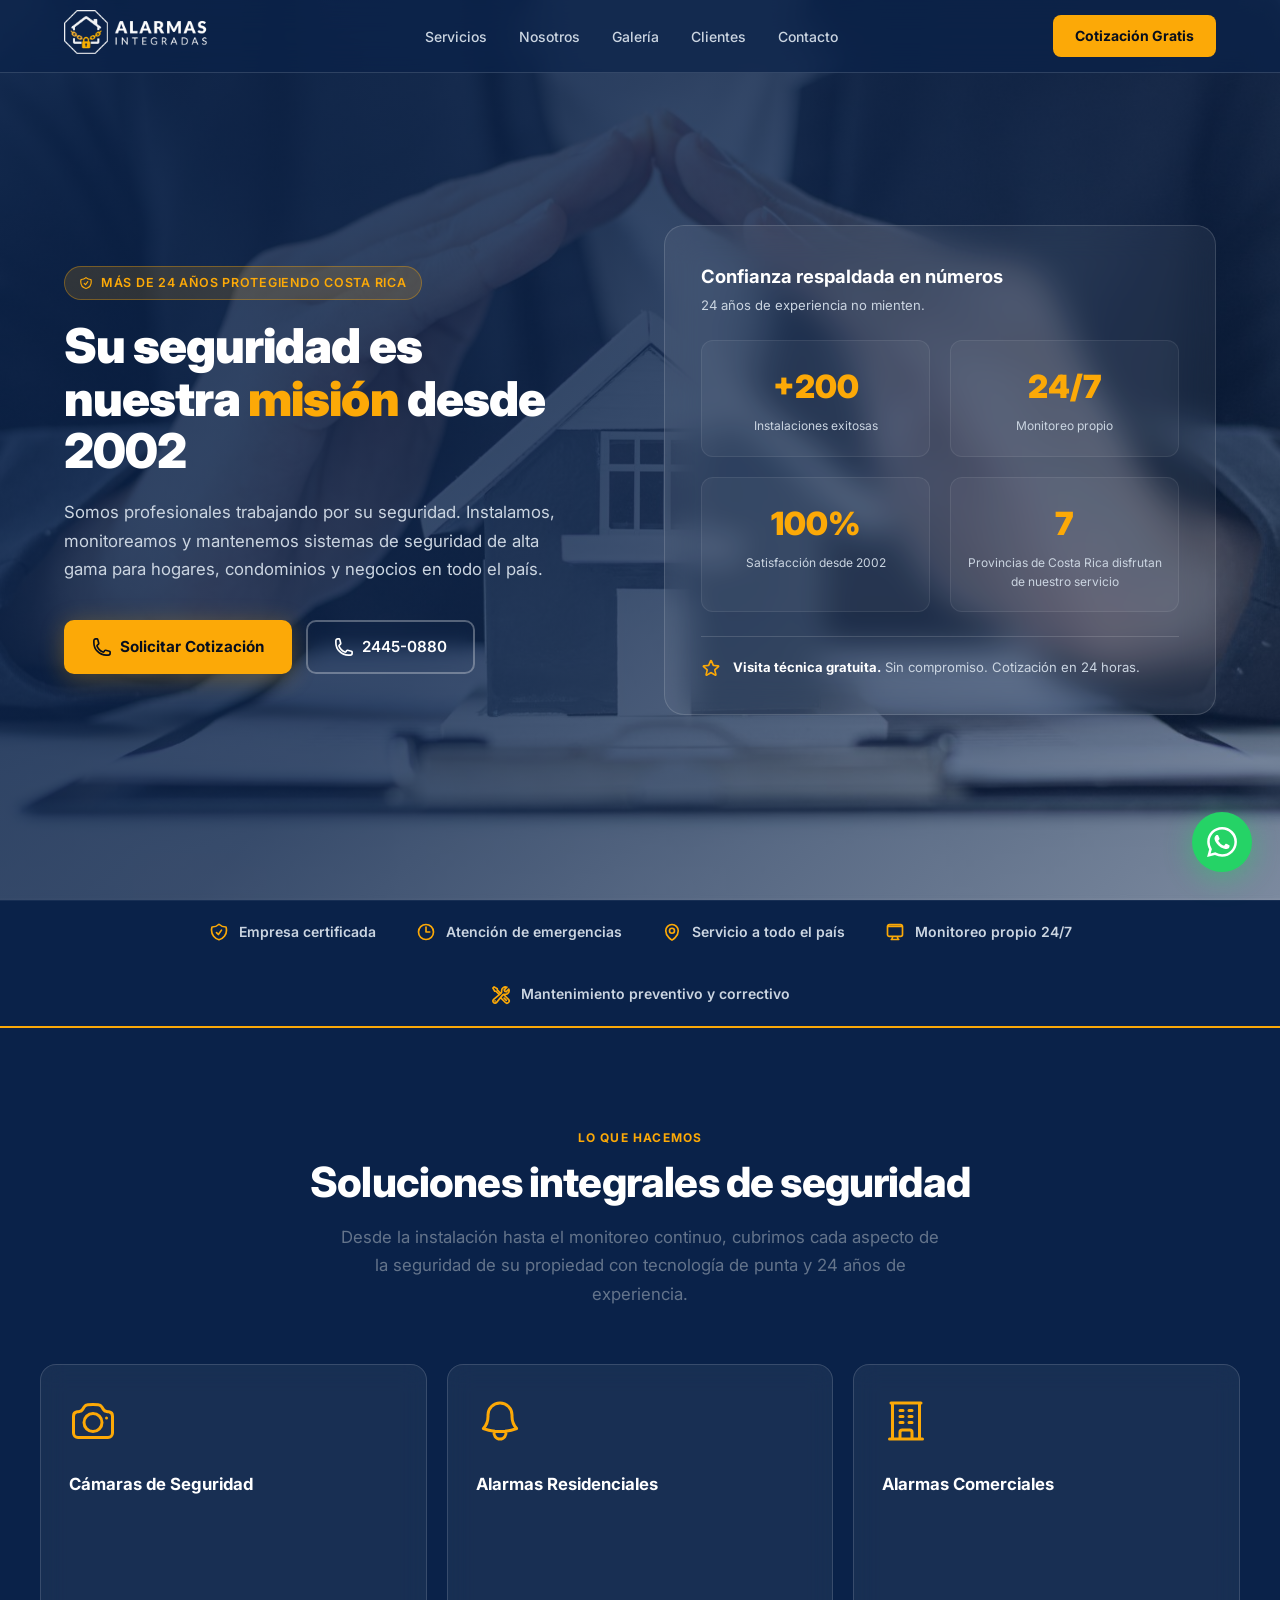
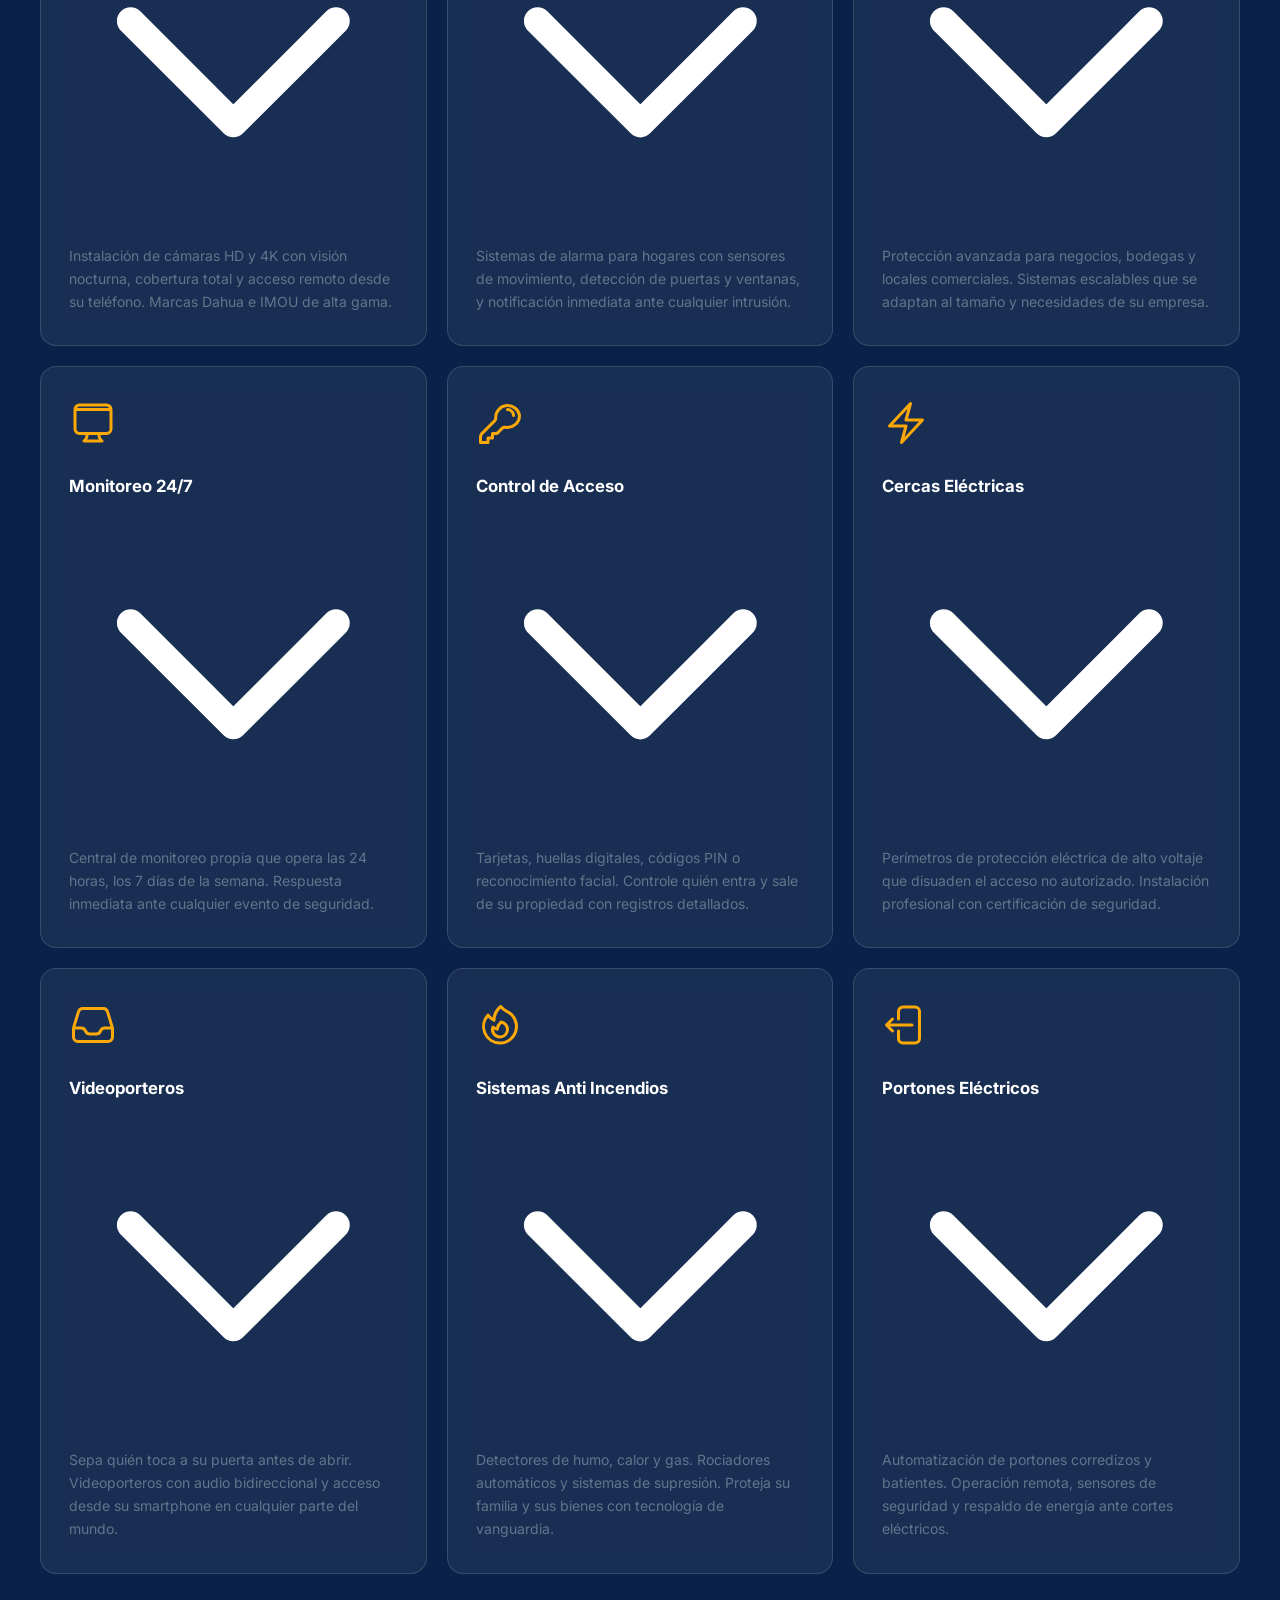
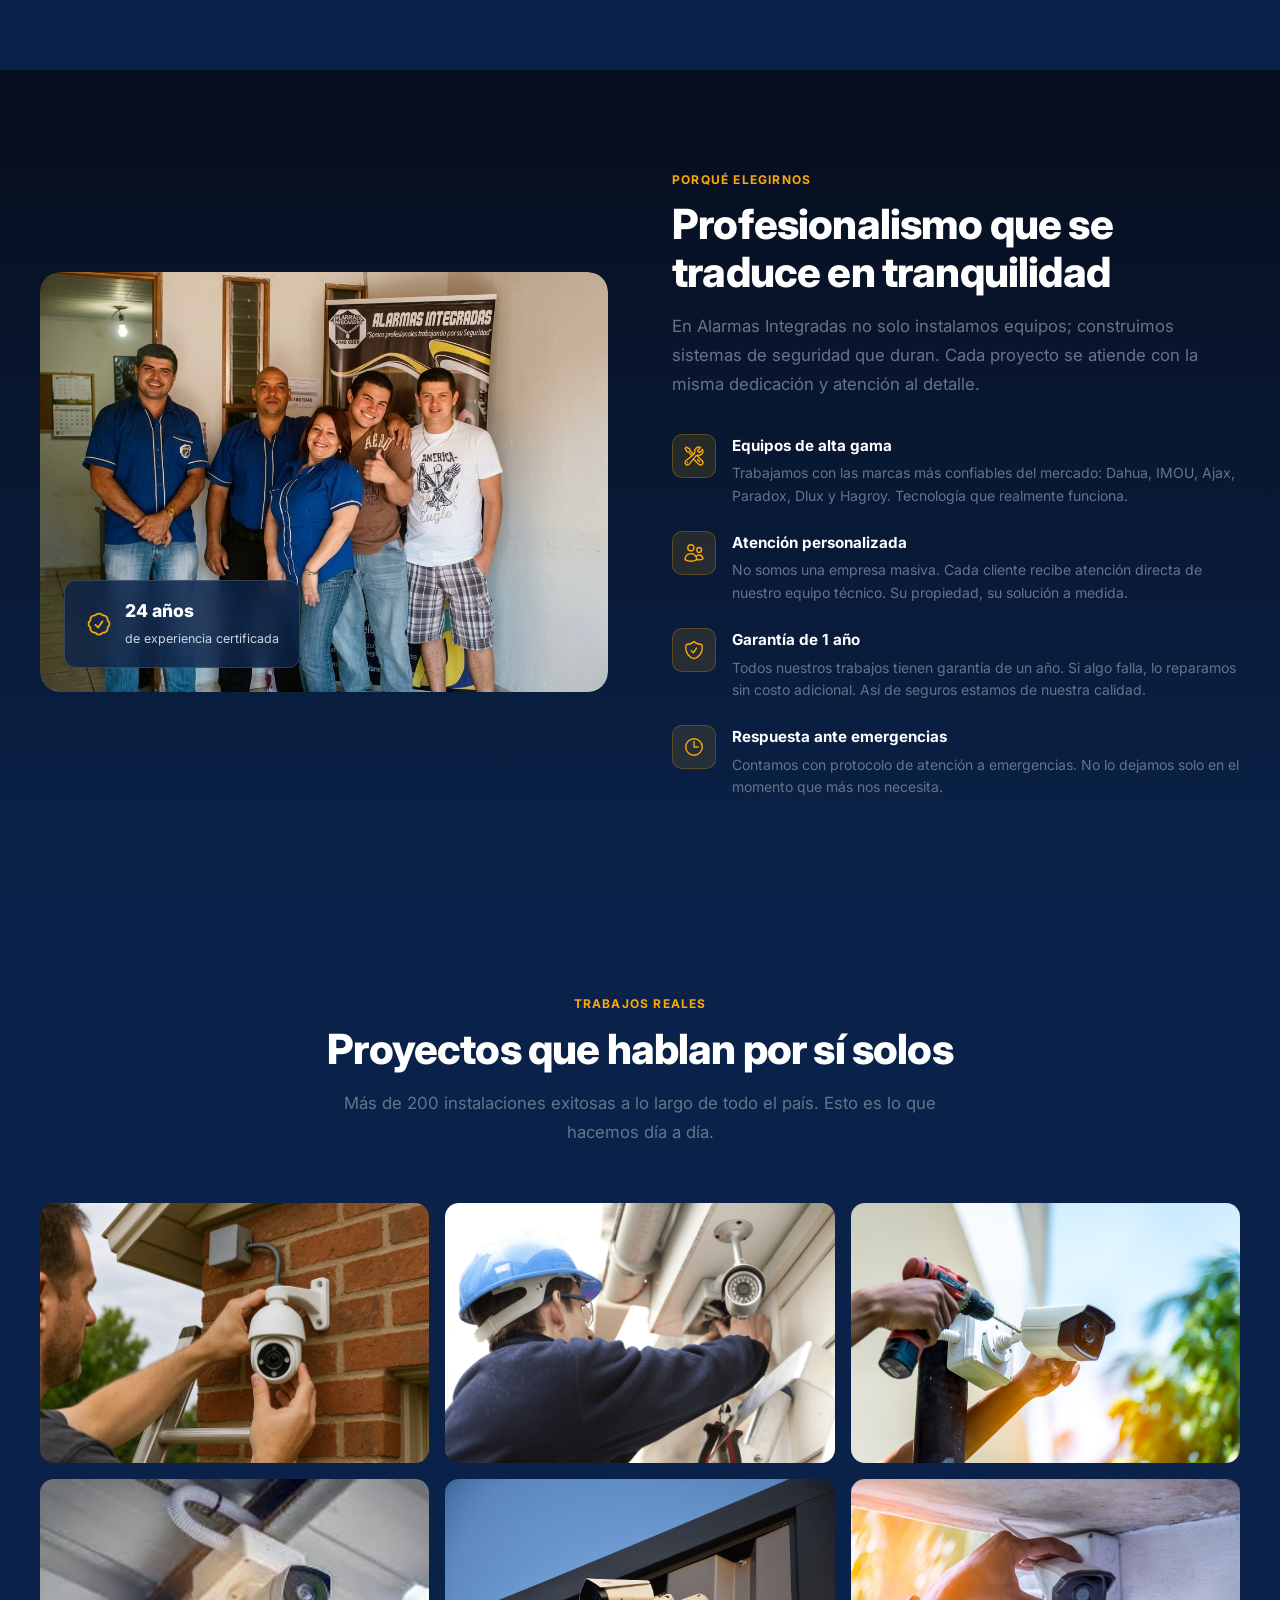
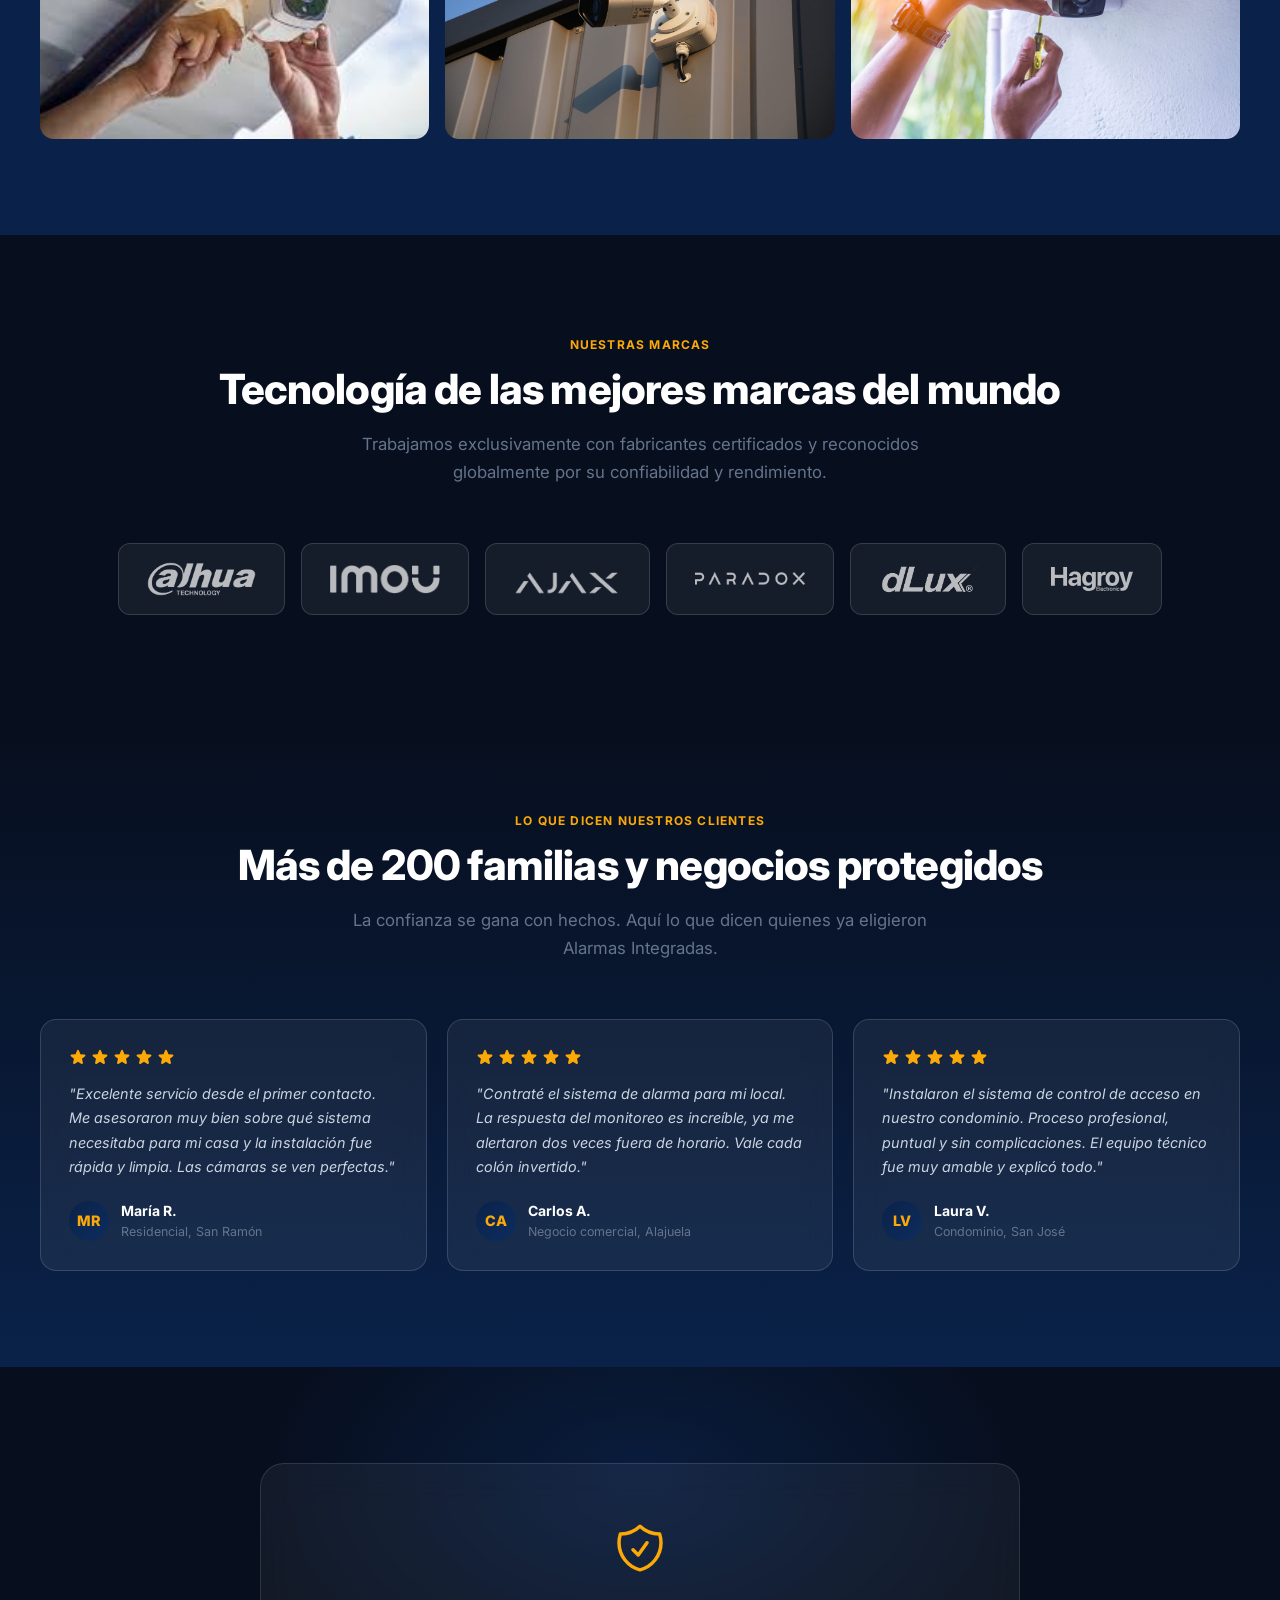
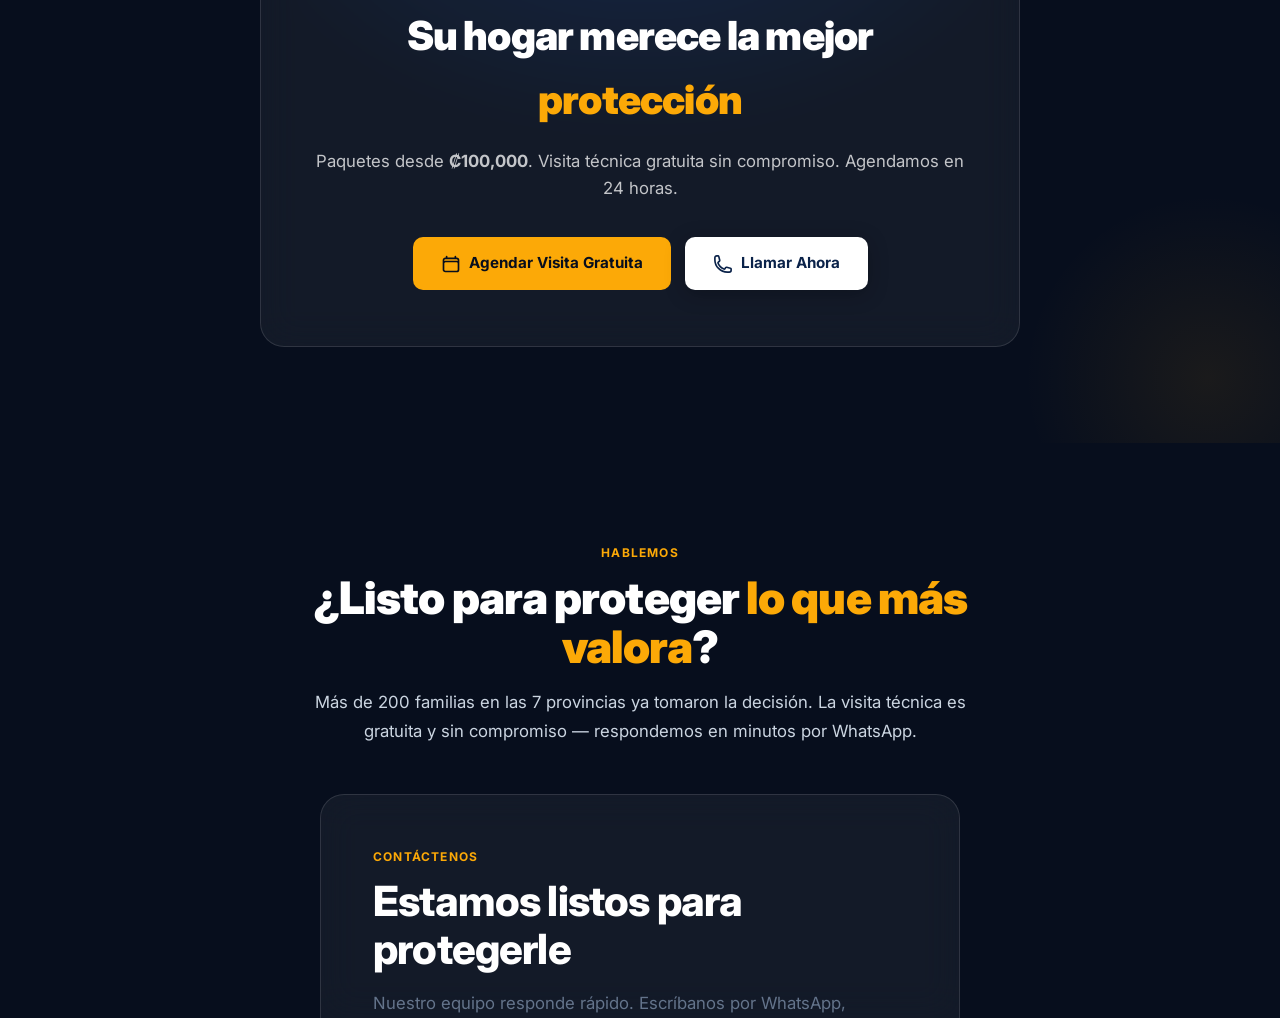
==== commit c127e2b7: "Updates in branging images (Jonathan Reyes 15JUN2025)" ====
--- a/index.html
+++ b/index.html
@@ -38,7 +38,7 @@
   <meta property="og:title"       content="Alarmas Integradas | Seguridad Profesional en Costa Rica" />
   <meta property="og:description" content="24 años protegiendo lo que más valoras. Instalación de cámaras, alarmas, monitoreo propio 24/7 y más. Visita técnica gratuita." />
   <meta property="og:type"        content="website" />
-  <meta property="og:image"       content="assets/images/marca/isotipo.png" />
+  <meta property="og:image"       content="https://yosoyjonathanreyes.github.io/assets/images/marca/isotipo.png" />
 
   <!-- ── Favicon ── -->
   <link rel="icon" type="image/png" href="assets/images/marca/favicon.png" />
@@ -798,7 +798,7 @@
 
       <!-- Columna 1: Marca -->
       <div class="footer-brand">
-        <img src="assets/images/marca/logo-horizontal.png" alt="Alarmas Integradas" />
+        <img src="assets/images/marca/logo-horizontal-tagline.png" alt="Alarmas Integradas" />
         <p>Somos profesionales trabajando por su seguridad desde 2002. Más de 200 clientes confían en nosotros para proteger lo que más valoran.</p>
       </div>
 
@@ -850,7 +850,7 @@
 
         <!-- Instagram -->
         <a class="social-btn"
-           href="https://www.instagram.com/AlarmasIntegradas"
+           href="https://www.instagram.com/AlarmasIntegradas.cr"
            target="_blank"
            aria-label="Instagram">
           <svg xmlns="http://www.w3.org/2000/svg" viewBox="0 0 24 24" fill="currentColor">
